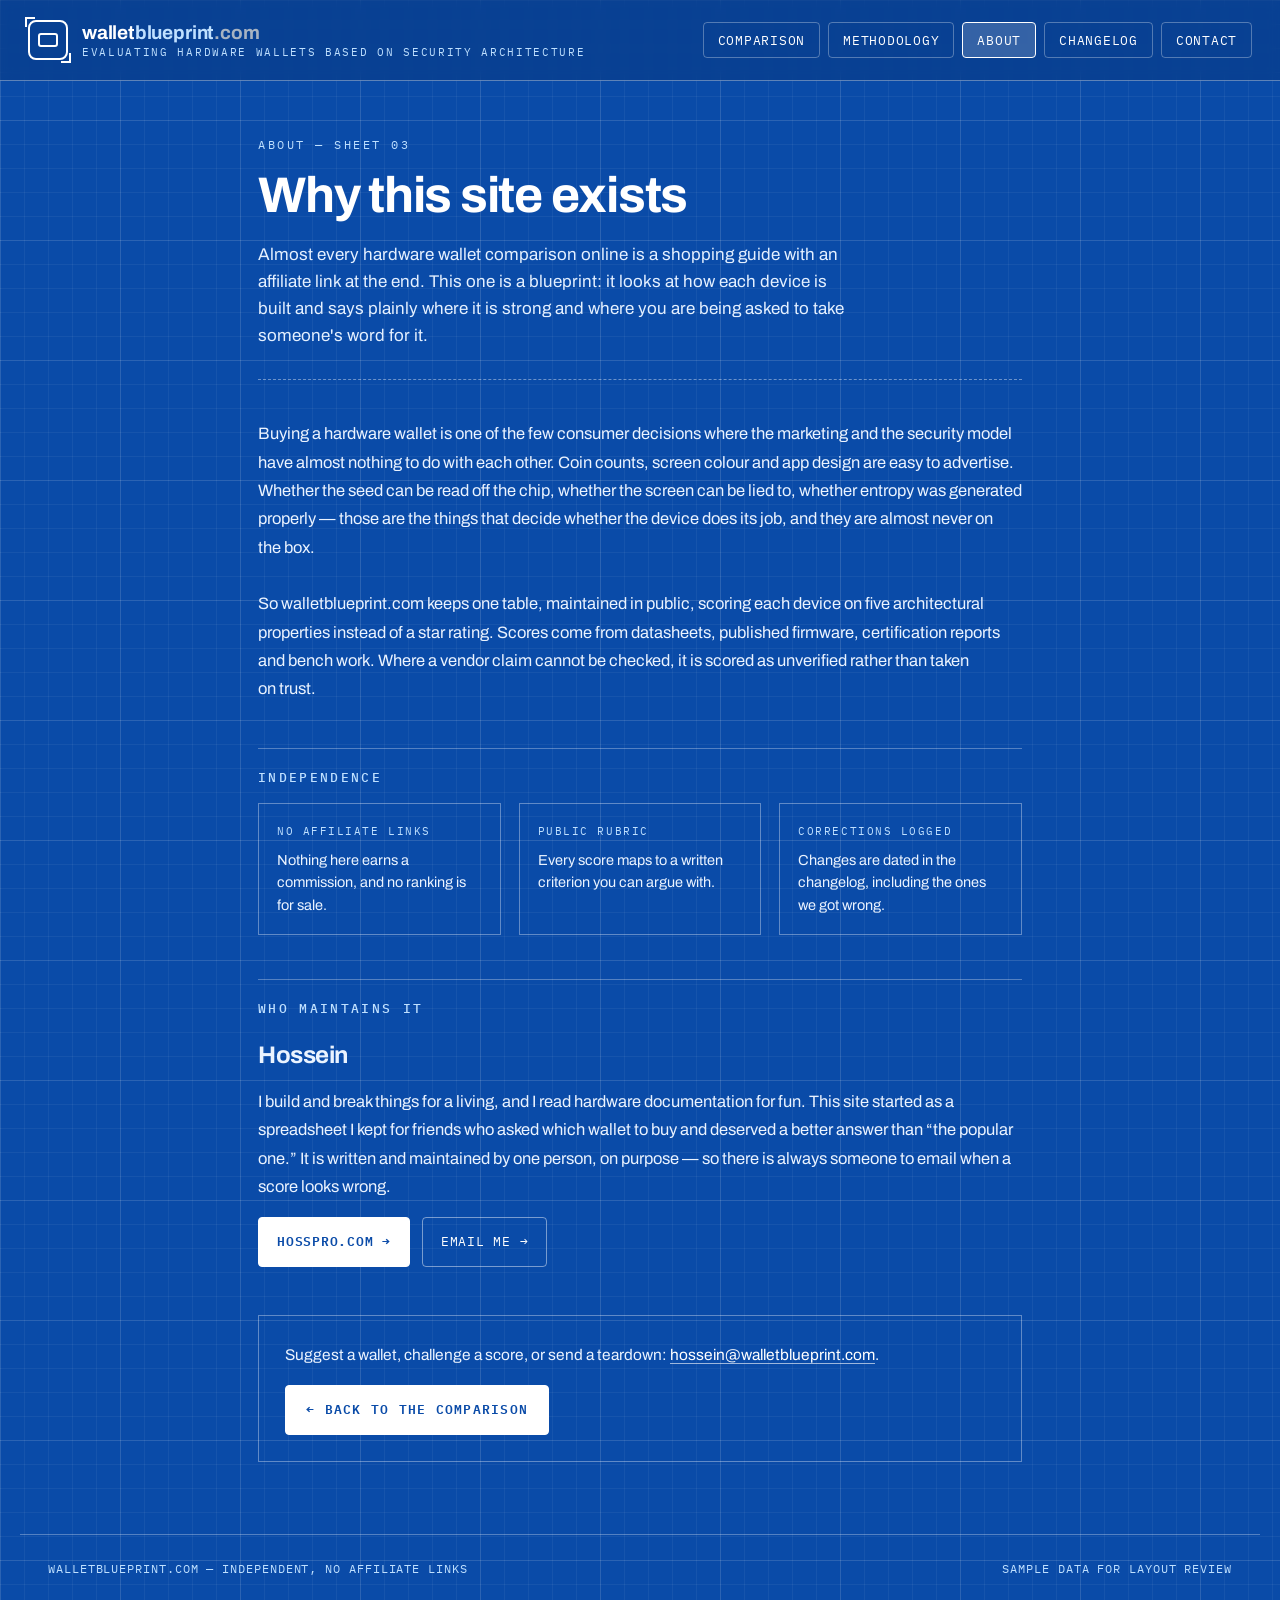
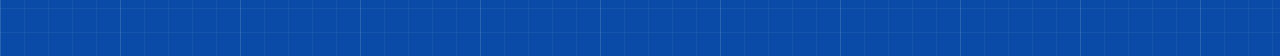
==== about.html @ 516e8640 "use hamburger menu for mobile" ====
<!DOCTYPE html>
<html lang="en">
<head>
<meta charset="utf-8">
<meta name="viewport" content="width=device-width, initial-scale=1">
<title>About — walletblueprint.com</title>
<meta name="description" content="Why walletblueprint.com exists: an independent, affiliate-free comparison of hardware wallets scored on security architecture.">
<link rel="preconnect" href="https://fonts.googleapis.com">
<link rel="preconnect" href="https://fonts.gstatic.com" crossorigin>
<link href="https://fonts.googleapis.com/css2?family=Archivo:wght@500;600;700&family=IBM+Plex+Mono:wght@400;500;600&display=swap" rel="stylesheet">
<link rel="stylesheet" href="styles.css">
</head>
<body>

<header class="site-header">
  <a class="brand" href="index.html">
    <div class="brand-mark"><i></i></div>
    <div class="brand-text">
      <span class="brand-name">wallet<span class="b">blueprint</span><span class="tld">.com</span></span>
      <span class="brand-tag">Evaluating hardware wallets based on security architecture</span>
    </div>
  </a>
  <button class="nav-toggle" type="button" id="nav-toggle"
          aria-expanded="false" aria-controls="site-nav" aria-label="Menu">
    <span class="nav-toggle-bars" aria-hidden="true"><i></i><i></i><i></i></span>
  </button>
  <nav class="site-nav" id="site-nav">
    <a class="btn-nav" href="index.html">COMPARISON</a>
    <a class="btn-nav" href="methodology.html">METHODOLOGY</a>
    <a class="btn-nav is-active" href="about.html" aria-current="page">ABOUT</a>
    <a class="btn-ghost" href="index.html#changelog">CHANGELOG</a>
    <a class="btn-ghost" href="mailto:hossein@walletblueprint.com?subject=walletblueprint.com">CONTACT</a>
  </nav>
</header>

<main class="wrap-narrow">

  <div class="doc-head">
    <div class="eyebrow">ABOUT — SHEET 03</div>
    <h1>Why this site exists</h1>
    <p>Almost every hardware wallet comparison online is a shopping guide with an affiliate link at the end. This one is a blueprint: it looks at how each device is built and says plainly where it is strong and where you are being asked to take someone's word for it.</p>
  </div>

  <article class="doc">
    <p>Buying a hardware wallet is one of the few consumer decisions where the marketing and the security model have almost nothing to do with each other. Coin counts, screen colour and app design are easy to advertise. Whether the seed can be read off the chip, whether the screen can be lied to, whether entropy was generated properly — those are the things that decide whether the device does its job, and they are almost never on the box.</p>
    <p>So walletblueprint.com keeps one table, maintained in public, scoring each device on five architectural properties instead of a star rating. Scores come from datasheets, published firmware, certification reports and bench work. Where a vendor claim cannot be checked, it is scored as unverified rather than taken on trust.</p>

    <h2>INDEPENDENCE</h2>
    <div class="pillars">
      <div class="pillar">
        <div class="kicker">NO AFFILIATE LINKS</div>
        <div class="body">Nothing here earns a commission, and no ranking is for sale.</div>
      </div>
      <div class="pillar">
        <div class="kicker">PUBLIC RUBRIC</div>
        <div class="body">Every score maps to a written criterion you can argue with.</div>
      </div>
      <div class="pillar">
        <div class="kicker">CORRECTIONS LOGGED</div>
        <div class="body">Changes are dated in the changelog, including the ones we got wrong.</div>
      </div>
    </div>

    <h2>WHO MAINTAINS IT</h2>
    <h3>Hossein</h3>
    <p>I build and break things for a living, and I read hardware documentation for fun. This site started as a spreadsheet I kept for friends who asked which wallet to buy and deserved a better answer than &ldquo;the popular one.&rdquo; It is written and maintained by one person, on purpose — so there is always someone to email when a score looks wrong.</p>
    <div class="author-links">
      <a class="btn-primary" href="https://www.hosspro.com/" target="_blank" rel="noopener">HOSSPRO.COM →</a>
      <a class="btn-ghost" href="mailto:hossein@walletblueprint.com?subject=Hello%20from%20walletblueprint.com">EMAIL ME →</a>
    </div>

    <div class="doc-footer">
      <p>Suggest a wallet, challenge a score, or send a teardown: <a class="inline-link" href="mailto:hossein@walletblueprint.com?subject=walletblueprint.com">hossein@walletblueprint.com</a>.</p>
      <a class="btn-primary" href="index.html">← BACK TO THE COMPARISON</a>
    </div>
  </article>

</main>

<footer class="site-footer">
  <span>WALLETBLUEPRINT.COM — INDEPENDENT, NO AFFILIATE LINKS</span>
  <span>SAMPLE DATA FOR LAYOUT REVIEW</span>
</footer>

<script src="nav.js"></script>
</body>
</html>
---- styles.css ----
/* walletblueprint.com — shared styles */

:root {
  --blue: #0a4ba8;
  --header-bg: rgba(8, 58, 130, 0.55);
  --panel: rgba(7, 52, 120, 0.45);
  --panel-dark: rgba(6, 44, 102, 0.5);
  --panel-darker: rgba(6, 44, 102, 0.6);
  --ice: #bfe0ff;
  --text: #ffffff;
  --body: #e4f0ff;
  --body-alt: #eaf3ff;
  --line-18: rgba(255, 255, 255, 0.18);
  --line-25: rgba(255, 255, 255, 0.25);
  --line-30: rgba(255, 255, 255, 0.3);
  --line-35: rgba(255, 255, 255, 0.35);
  --line-40: rgba(255, 255, 255, 0.4);
  --line-45: rgba(255, 255, 255, 0.45);
  --hover: rgba(255, 255, 255, 0.16);
  --header-pad-x: 28px;
  --header-pad-y: 20px;
  --mono: 'IBM Plex Mono', ui-monospace, SFMono-Regular, Menlo, monospace;
  --sans: Archivo, Helvetica, Arial, sans-serif;
}

* { box-sizing: border-box; }

[hidden] { display: none !important; }

html, body { margin: 0; padding: 0; background: var(--blue); }

body {
  min-height: 100vh;
  background-color: var(--blue);
  background-image:
    linear-gradient(rgba(255, 255, 255, 0.09) 1px, transparent 1px),
    linear-gradient(90deg, rgba(255, 255, 255, 0.09) 1px, transparent 1px),
    linear-gradient(rgba(255, 255, 255, 0.05) 1px, transparent 1px),
    linear-gradient(90deg, rgba(255, 255, 255, 0.05) 1px, transparent 1px);
  background-size: 120px 120px, 120px 120px, 24px 24px, 24px 24px;
  font-family: var(--sans);
  color: var(--text);
  padding-bottom: 80px;
}

a { color: var(--text); text-decoration: none; }
a:hover { color: var(--ice); }
::selection { background: var(--text); color: var(--blue); }

.mono { font-family: var(--mono); }
.inline-link { border-bottom: 1px solid rgba(255, 255, 255, 0.6); }

/* ---------- header ---------- */

.site-header {
  display: flex;
  flex-wrap: wrap;
  gap: 20px;
  align-items: center;
  justify-content: space-between;
  padding: var(--header-pad-y) var(--header-pad-x);
  border-bottom: 1px solid var(--line-35);
  background: var(--header-bg);
  position: sticky;
  top: 0;
  z-index: 10;
  backdrop-filter: blur(6px);
}

.brand { display: flex; align-items: center; gap: 14px; }
.brand:hover { color: var(--text); }

.brand-mark {
  width: 40px;
  height: 40px;
  flex: 0 0 auto;
  border: 2px solid var(--text);
  border-radius: 8px;
  display: grid;
  place-items: center;
  position: relative;
}
.brand-mark i {
  width: 20px;
  height: 14px;
  border: 2px solid var(--text);
  border-radius: 3px;
}
.brand-mark::before,
.brand-mark::after {
  content: '';
  position: absolute;
  width: 8px;
  height: 8px;
}
.brand-mark::before {
  top: -5px;
  left: -5px;
  border-top: 2px solid var(--text);
  border-left: 2px solid var(--text);
}
.brand-mark::after {
  bottom: -5px;
  right: -5px;
  border-bottom: 2px solid var(--text);
  border-right: 2px solid var(--text);
}

.brand-text { display: flex; flex-direction: column; gap: 2px; }
.brand-name {
  font-family: var(--sans);
  font-weight: 700;
  font-size: 19px;
  letter-spacing: -0.01em;
}
.brand-name .b { color: var(--ice); }
.brand-name .tld { color: #a7b3c2; }
.brand-tag {
  font-family: var(--mono);
  font-size: 10.5px;
  letter-spacing: 0.16em;
  text-transform: uppercase;
  color: var(--ice);
}

.site-nav {
  display: flex;
  flex-wrap: wrap;
  align-items: center;
  gap: 8px;
  font-family: var(--mono);
  font-size: 12.5px;
  letter-spacing: 0.06em;
}

/* ---------- hamburger ---------- */

.nav-toggle {
  display: none;
  align-items: center;
  justify-content: center;
  width: 42px;
  height: 42px;
  flex: 0 0 auto;
  padding: 0;
  background: transparent;
  border: 1px solid var(--line-30);
  border-radius: 4px;
  cursor: pointer;
}
.nav-toggle:hover { background: var(--hover); }
.nav-toggle:focus-visible { outline: 2px solid var(--text); outline-offset: 2px; }

.nav-toggle-bars {
  display: block;
  position: relative;
  width: 18px;
  height: 12px;
}
.nav-toggle-bars i {
  position: absolute;
  left: 0;
  right: 0;
  height: 1.5px;
  background: var(--text);
  transition: top 0.18s ease, transform 0.18s ease, opacity 0.12s ease;
}
.nav-toggle-bars i:nth-child(1) { top: 0; }
.nav-toggle-bars i:nth-child(2) { top: 5.25px; }
.nav-toggle-bars i:nth-child(3) { top: 10.5px; }

.nav-toggle.is-open .nav-toggle-bars i:nth-child(1) { top: 5.25px; transform: rotate(45deg); }
.nav-toggle.is-open .nav-toggle-bars i:nth-child(2) { opacity: 0; }
.nav-toggle.is-open .nav-toggle-bars i:nth-child(3) { top: 5.25px; transform: rotate(-45deg); }

/* ---------- buttons ---------- */

.btn-nav,
.btn-sort,
.btn-primary,
.btn-ghost,
.btn-clear {
  font-family: var(--mono);
  cursor: pointer;
  display: inline-block;
  text-decoration: none;
  transition: background 0.12s ease, color 0.12s ease, border-color 0.12s ease;
}

.btn-nav {
  padding: 9px 14px;
  border: 1px solid var(--line-30);
  border-radius: 4px;
  background: transparent;
  color: var(--text);
  font-size: 12.5px;
  letter-spacing: 0.06em;
}
.btn-nav:hover { background: var(--hover); color: var(--text); }
.btn-nav.is-active {
  border-color: var(--text);
  background: rgba(255, 255, 255, 0.18);
}

.btn-ghost {
  padding: 9px 14px;
  border: 1px solid var(--line-30);
  border-radius: 4px;
  background: transparent;
  color: var(--text);
  font-size: 12.5px;
  letter-spacing: 0.06em;
}
.btn-ghost:hover { background: var(--hover); color: var(--text); }

.btn-sort {
  padding: 9px 13px;
  border: 1px solid var(--line-30);
  border-radius: 4px;
  background: transparent;
  color: var(--text);
  font-size: 12px;
  letter-spacing: 0.08em;
}
.btn-sort:hover { background: var(--hover); }
.btn-sort.is-active {
  border-color: var(--text);
  background: var(--text);
  color: var(--blue);
  font-weight: 600;
}
.btn-sort.is-active:hover { background: var(--ice); color: var(--blue); }

.btn-primary {
  font-size: 12.5px;
  letter-spacing: 0.1em;
  padding: 13px 20px;
  background: var(--text);
  color: var(--blue);
  border: 1px solid var(--text);
  border-radius: 4px;
  font-weight: 600;
}
.btn-primary:hover { background: var(--ice); border-color: var(--ice); color: var(--blue); }

.btn-clear {
  flex: 0 0 auto;
  background: transparent;
  border: 1px solid var(--line-35);
  border-radius: 3px;
  color: var(--ice);
  font-size: 11px;
  letter-spacing: 0.1em;
  padding: 6px 9px;
}
.btn-clear:hover { background: var(--hover); color: var(--text); }

:is(.btn-nav, .btn-sort, .btn-primary, .btn-ghost, .btn-clear):focus-visible {
  outline: 2px solid var(--text);
  outline-offset: 2px;
}

/* ---------- layout ---------- */

.wrap { max-width: 1240px; margin: 0 auto; padding: 0 28px; }
.wrap-narrow { max-width: 820px; margin: 0 auto; padding: 0 28px; }

.eyebrow {
  font-family: var(--mono);
  font-size: 11.5px;
  letter-spacing: 0.22em;
  color: var(--ice);
  margin-bottom: 18px;
}

/* ---------- hero (comparison) ---------- */

.hero {
  padding: 56px 0 36px;
  border-bottom: 1px dashed var(--line-40);
  display: grid;
  grid-template-columns: minmax(0, 1.6fr) minmax(0, 1fr);
  gap: 40px;
  align-items: end;
}
.hero h1 {
  font-size: clamp(34px, 5.4vw, 60px);
  line-height: 1.02;
  margin: 0 0 18px;
  font-weight: 700;
  letter-spacing: -0.025em;
  text-wrap: balance;
}
.hero p {
  margin: 0;
  max-width: 56ch;
  font-size: 16.5px;
  line-height: 1.6;
  color: var(--body);
  text-wrap: pretty;
}
.hero img {
  display: block;
  width: 100%;
  max-width: 420px;
  height: auto;
  margin-left: auto;
}

/* ---------- controls ---------- */

.controls {
  display: flex;
  flex-wrap: wrap;
  gap: 16px;
  align-items: center;
  justify-content: space-between;
  padding: 24px 0 18px;
}
.sort-group {
  display: flex;
  flex-wrap: wrap;
  gap: 8px;
  font-family: var(--mono);
  font-size: 12px;
}
.sort-label { padding: 9px 0; color: var(--ice); letter-spacing: 0.14em; }
.controls-hint {
  font-family: var(--mono);
  font-size: 11.5px;
  color: var(--ice);
  letter-spacing: 0.1em;
}

.search-row {
  display: flex;
  flex-wrap: wrap;
  gap: 14px;
  align-items: center;
  margin-bottom: 14px;
}
.search-field {
  position: relative;
  flex: 1 1 320px;
  min-width: 0;
  display: flex;
  align-items: center;
  border: 1px solid var(--line-40);
  background: var(--panel-dark);
  padding: 0 14px;
}
.search-field:focus-within { border-color: var(--text); }
.search-field .label {
  font-family: var(--mono);
  font-size: 12px;
  letter-spacing: 0.14em;
  color: var(--ice);
  flex: 0 0 auto;
}
.search-field input {
  flex: 1 1 auto;
  min-width: 0;
  background: transparent;
  border: none;
  outline: none;
  color: var(--text);
  font-family: var(--mono);
  font-size: 14px;
  padding: 14px 10px;
  letter-spacing: 0.02em;
}
.search-field input::placeholder { color: rgba(191, 224, 255, 0.7); }
.result-count {
  font-family: var(--mono);
  font-size: 11.5px;
  color: var(--ice);
  letter-spacing: 0.12em;
  flex: 0 0 auto;
}

.no-results {
  border: 1px dashed var(--line-40);
  padding: 40px 24px;
  text-align: center;
  font-family: var(--mono);
  color: var(--ice);
  margin-bottom: 14px;
}
.no-results .headline {
  font-size: 13px;
  letter-spacing: 0.14em;
  margin-bottom: 10px;
}
.no-results .sub {
  font-size: 14px;
  color: var(--body-alt);
  font-family: var(--sans);
  letter-spacing: 0;
}

/* ---------- table ---------- */

.sheet {
  overflow-x: auto;
  border: 1px solid var(--line-40);
  background: var(--panel);
}
.sheet-inner { min-width: 1160px; }

.grid-row {
  display: grid;
  grid-template-columns: minmax(0, 1.8fr) repeat(5, minmax(0, 1fr)) 108px;
}

.sheet-head {
  font-family: var(--mono);
  font-size: 11px;
  letter-spacing: 0.14em;
  color: var(--ice);
  border-bottom: 1px solid var(--line-40);
  background: var(--panel-darker);
}
.sheet-head > div { padding: 14px 16px; border-left: 1px dashed var(--line-25); }
.sheet-head > div:first-child { padding: 14px 20px; border-left: none; }
.sheet-head > div:last-child { text-align: right; }

.row { border-bottom: 1px solid var(--line-18); }
.row-main {
  align-items: center;
  cursor: pointer;
  width: 100%;
  text-align: left;
  background: transparent;
  border: none;
  color: inherit;
  font: inherit;
  padding: 0;
}
.row-main:hover { background: rgba(255, 255, 255, 0.07); }
.row-main:focus-visible { outline: 2px solid var(--text); outline-offset: -2px; }

.cell-device {
  padding: 16px 20px;
  display: flex;
  gap: 16px;
  align-items: center;
  min-width: 0;
}
.device-photo {
  width: 74px;
  height: 52px;
  flex: 0 0 auto;
  border: 1px solid var(--line-45);
  background-image: repeating-linear-gradient(135deg, rgba(255, 255, 255, 0.14) 0 3px, transparent 3px 8px);
  display: grid;
  place-items: center;
  font-family: var(--mono);
  font-size: 7.5px;
  letter-spacing: 0.1em;
  color: #cfe6ff;
  text-align: center;
  line-height: 1.3;
}
.device-name {
  font-weight: 600;
  font-size: 16.5px;
  letter-spacing: -0.01em;
}
.device-meta {
  font-family: var(--mono);
  font-size: 11px;
  color: var(--ice);
  margin-top: 4px;
}

.cell-score { padding: 16px; border-left: 1px dashed var(--line-25); }
.cell-score .value {
  font-family: var(--mono);
  font-size: 20px;
  font-weight: 500;
  margin-bottom: 8px;
}
.bar { height: 8px; border: 1px solid var(--line-45); }
.bar > span { display: block; height: 100%; background: var(--text); }
.cell-score .note {
  font-family: var(--mono);
  font-size: 10px;
  color: var(--ice);
  margin-top: 7px;
  letter-spacing: 0.06em;
}

.cell-total {
  padding: 16px;
  border-left: 1px dashed var(--line-25);
  text-align: right;
}
.cell-total .value {
  font-family: var(--mono);
  font-size: 27px;
  font-weight: 600;
  letter-spacing: -0.02em;
}
.cell-total .tier {
  font-family: var(--mono);
  font-size: 10px;
  color: var(--ice);
  letter-spacing: 0.1em;
}

.teardown {
  padding: 4px 20px 26px;
  display: grid;
  grid-template-columns: minmax(0, 1fr) minmax(0, 1fr);
  gap: 28px;
  border-top: 1px dashed var(--line-30);
  background: var(--panel-dark);
}
.teardown > div { padding-top: 20px; }
.teardown .kicker {
  font-family: var(--mono);
  font-size: 10.5px;
  letter-spacing: 0.18em;
  color: var(--ice);
  margin-bottom: 10px;
}
.teardown p {
  margin: 0;
  font-size: 14.5px;
  line-height: 1.65;
  color: var(--body-alt);
  text-wrap: pretty;
}

/* ---------- lower sections ---------- */

.changelog-section {
  margin-top: 56px;
  display: grid;
  grid-template-columns: minmax(0, 1fr) minmax(0, 1.1fr);
  gap: 40px;
  align-items: start;
}
.card { border: 1px solid var(--line-35); padding: 24px; }
.card .kicker {
  font-family: var(--mono);
  font-size: 10.5px;
  letter-spacing: 0.18em;
  color: var(--ice);
  margin-bottom: 14px;
}
.changelog-list {
  font-family: var(--mono);
  font-size: 13px;
  line-height: 2.1;
  color: var(--body-alt);
}
.changelog-section h2 {
  margin: 0 0 12px;
  font-size: 26px;
  font-weight: 700;
  letter-spacing: -0.02em;
}
.changelog-section p {
  margin: 0 0 18px;
  font-size: 15.5px;
  line-height: 1.65;
  color: var(--body);
  max-width: 52ch;
  text-wrap: pretty;
}

.scale-section {
  margin-top: 40px;
  border: 1px solid var(--line-35);
  padding: 22px 24px;
  display: grid;
  grid-template-columns: repeat(auto-fit, minmax(170px, 1fr));
  gap: 20px;
  font-family: var(--mono);
  font-size: 12.5px;
  color: var(--body);
}
.scale-section .lead { letter-spacing: 0.16em; color: var(--ice); }
.scale-section .lead span { color: var(--text); font-size: 20px; letter-spacing: 0; }
.scale-section .k { color: var(--ice); }

.contact-section {
  margin-top: 40px;
  border: 1px solid var(--line-40);
  background: var(--panel);
  padding: 34px;
  display: grid;
  grid-template-columns: minmax(0, 1.3fr) minmax(0, 1fr);
  gap: 40px;
  align-items: center;
}
.contact-section .kicker {
  font-family: var(--mono);
  font-size: 10.5px;
  letter-spacing: 0.18em;
  color: var(--ice);
  margin-bottom: 14px;
}
.contact-section h2 {
  margin: 0 0 12px;
  font-size: 28px;
  font-weight: 700;
  letter-spacing: -0.02em;
  text-wrap: balance;
}
.contact-section p {
  margin: 0;
  font-size: 15.5px;
  line-height: 1.65;
  color: var(--body);
  max-width: 54ch;
  text-wrap: pretty;
}
.contact-actions {
  display: flex;
  flex-direction: column;
  gap: 14px;
  align-items: flex-start;
}
.contact-actions .btn-primary,
.contact-actions .btn-ghost {
  width: 100%;
  font-size: 13px;
  letter-spacing: 0.06em;
  padding: 15px 22px;
  text-align: left;
}
.contact-actions .btn-ghost { border-color: var(--line-45); }
.contact-email {
  font-family: var(--mono);
  font-size: 12.5px;
  color: var(--ice);
  padding-top: 4px;
}

/* ---------- document pages ---------- */

.doc-head {
  padding: 56px 0 30px;
  border-bottom: 1px dashed var(--line-40);
}
.doc-head h1 {
  font-size: clamp(32px, 4.6vw, 50px);
  line-height: 1.05;
  margin: 0 0 18px;
  font-weight: 700;
  letter-spacing: -0.025em;
  text-wrap: balance;
}
.doc-head p {
  margin: 0;
  font-size: 17px;
  line-height: 1.6;
  color: var(--body);
  max-width: 60ch;
  text-wrap: pretty;
}

.doc {
  padding: 40px 0 0;
  font-size: 16.5px;
  line-height: 1.72;
  color: var(--body-alt);
}
.doc p { margin: 0 0 16px; text-wrap: pretty; }
.doc > p:first-child { margin-bottom: 28px; }
.doc h2 {
  font-size: 13px;
  font-family: var(--mono);
  letter-spacing: 0.18em;
  color: var(--ice);
  margin: 44px 0 14px;
  padding-top: 18px;
  border-top: 1px solid var(--line-30);
  font-weight: 500;
}
.doc h3 {
  font-size: 24px;
  font-weight: 700;
  margin: 0 0 12px;
  letter-spacing: -0.02em;
}
.pull {
  border-left: 2px solid var(--text);
  padding: 4px 0 4px 18px;
  margin: 0 0 16px;
  font-family: var(--mono);
  font-size: 13.5px;
  line-height: 1.8;
}

.rubric {
  display: grid;
  gap: 1px;
  background: var(--line-30);
  border: 1px solid var(--line-30);
  font-family: var(--mono);
  font-size: 13.5px;
}
.rubric-row { display: grid; grid-template-columns: 96px minmax(0, 1fr); gap: 1px; }
.rubric-row > div { background: var(--blue); padding: 12px 14px; }
.rubric-row > div:first-child { color: var(--ice); }

.doc-note {
  margin: 22px 0 0;
  font-family: var(--mono);
  font-size: 12.5px;
  line-height: 1.9;
  color: var(--ice);
}

.doc-footer {
  margin: 48px 0 0;
  padding: 26px;
  border: 1px solid var(--line-35);
}
.doc-footer p {
  margin: 0 0 18px;
  font-size: 15.5px;
  line-height: 1.65;
  text-wrap: pretty;
}

.pillars {
  display: grid;
  grid-template-columns: repeat(auto-fit, minmax(210px, 1fr));
  gap: 18px;
  margin: 0 0 8px;
}
.pillar { border: 1px solid var(--line-35); padding: 18px; }
.pillar .kicker {
  font-family: var(--mono);
  font-size: 11px;
  letter-spacing: 0.14em;
  color: var(--ice);
  margin-bottom: 8px;
}
.pillar .body { font-size: 14.5px; line-height: 1.55; }

.author-links { display: flex; flex-wrap: wrap; gap: 12px; }
.author-links .btn-primary,
.author-links .btn-ghost {
  font-size: 12.5px;
  letter-spacing: 0.06em;
  padding: 13px 18px;
}
.author-links .btn-ghost { border-color: var(--line-45); }

/* ---------- footer ---------- */

.site-footer {
  max-width: 1240px;
  margin: 72px auto 0;
  padding: 26px 28px 0;
  border-top: 1px solid var(--line-30);
  display: flex;
  flex-wrap: wrap;
  gap: 16px;
  justify-content: space-between;
  font-family: var(--mono);
  font-size: 11.5px;
  letter-spacing: 0.08em;
  color: var(--ice);
}

/* ---------- responsive ---------- */

@media (max-width: 860px) {
  .nav-toggle { display: inline-flex; }

  /* Brand yields space so the toggle stays on the first row. */
  .site-header { gap: 14px; }
  .brand { flex: 1 1 0; min-width: 0; }
  .brand-text { min-width: 0; }

  .site-nav {
    display: none;
    order: 3;
    /* Span the header's full width, padding included, so the panel bleeds edge to edge. */
    flex-basis: calc(100% + var(--header-pad-x) * 2);
    flex-direction: column;
    align-items: stretch;
    gap: 0;
    margin: 0 calc(-1 * var(--header-pad-x)) calc(-1 * var(--header-pad-y));
    border-top: 1px dashed var(--line-35);
  }
  .site-nav.is-open { display: flex; }

  .site-nav > a {
    border: none;
    border-bottom: 1px dashed var(--line-25);
    border-radius: 0;
    padding: 15px var(--header-pad-x);
    text-align: left;
  }
  .site-nav > a:last-child { border-bottom: none; }
  .site-nav > a:hover { background: var(--hover); }

  /* Current page: an accent rule rather than a boxed outline. */
  .site-nav > a.is-active {
    background: rgba(255, 255, 255, 0.1);
    box-shadow: inset 3px 0 0 var(--text);
  }
}

@media (max-width: 900px) {
  .hero,
  .changelog-section,
  .contact-section,
  .teardown {
    grid-template-columns: minmax(0, 1fr);
  }
  .hero { align-items: start; gap: 28px; }
  .hero img { margin-left: 0; }
  .teardown { gap: 4px; }
  .contact-section { padding: 26px; }
}

@media (max-width: 640px) {
  :root { --header-pad-x: 18px; --header-pad-y: 16px; }
  .wrap, .wrap-narrow { padding: 0 18px; }
  .site-footer { padding: 26px 18px 0; }
  .brand-tag { font-size: 9.5px; letter-spacing: 0.12em; }
}

@media (prefers-reduced-motion: reduce) {
  * { transition: none !important; }
}
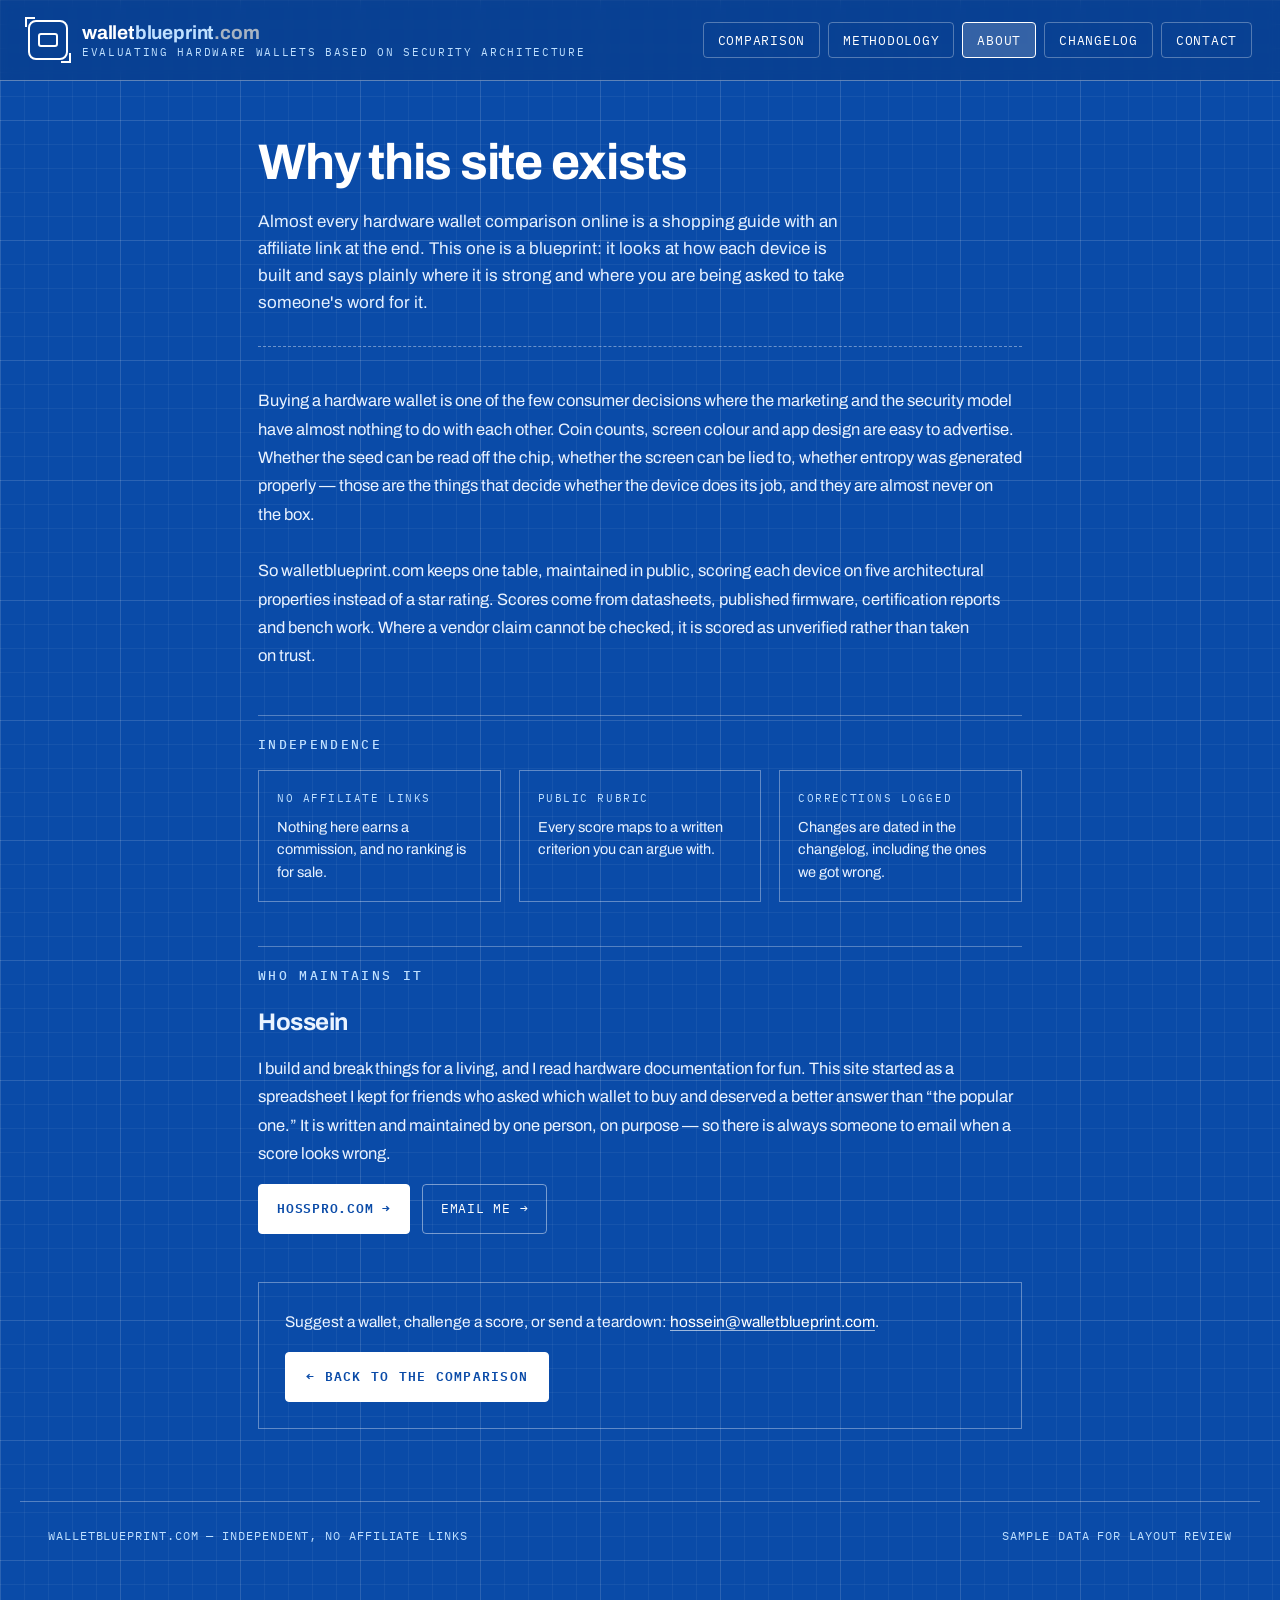
==== commit 0fb37411: "remove redundant version information from about and methodology pages" ====
--- a/about.html
+++ b/about.html
@@ -36,7 +36,6 @@
 <main class="wrap-narrow">
 
   <div class="doc-head">
-    <div class="eyebrow">ABOUT — SHEET 03</div>
     <h1>Why this site exists</h1>
     <p>Almost every hardware wallet comparison online is a shopping guide with an affiliate link at the end. This one is a blueprint: it looks at how each device is built and says plainly where it is strong and where you are being asked to take someone's word for it.</p>
   </div>
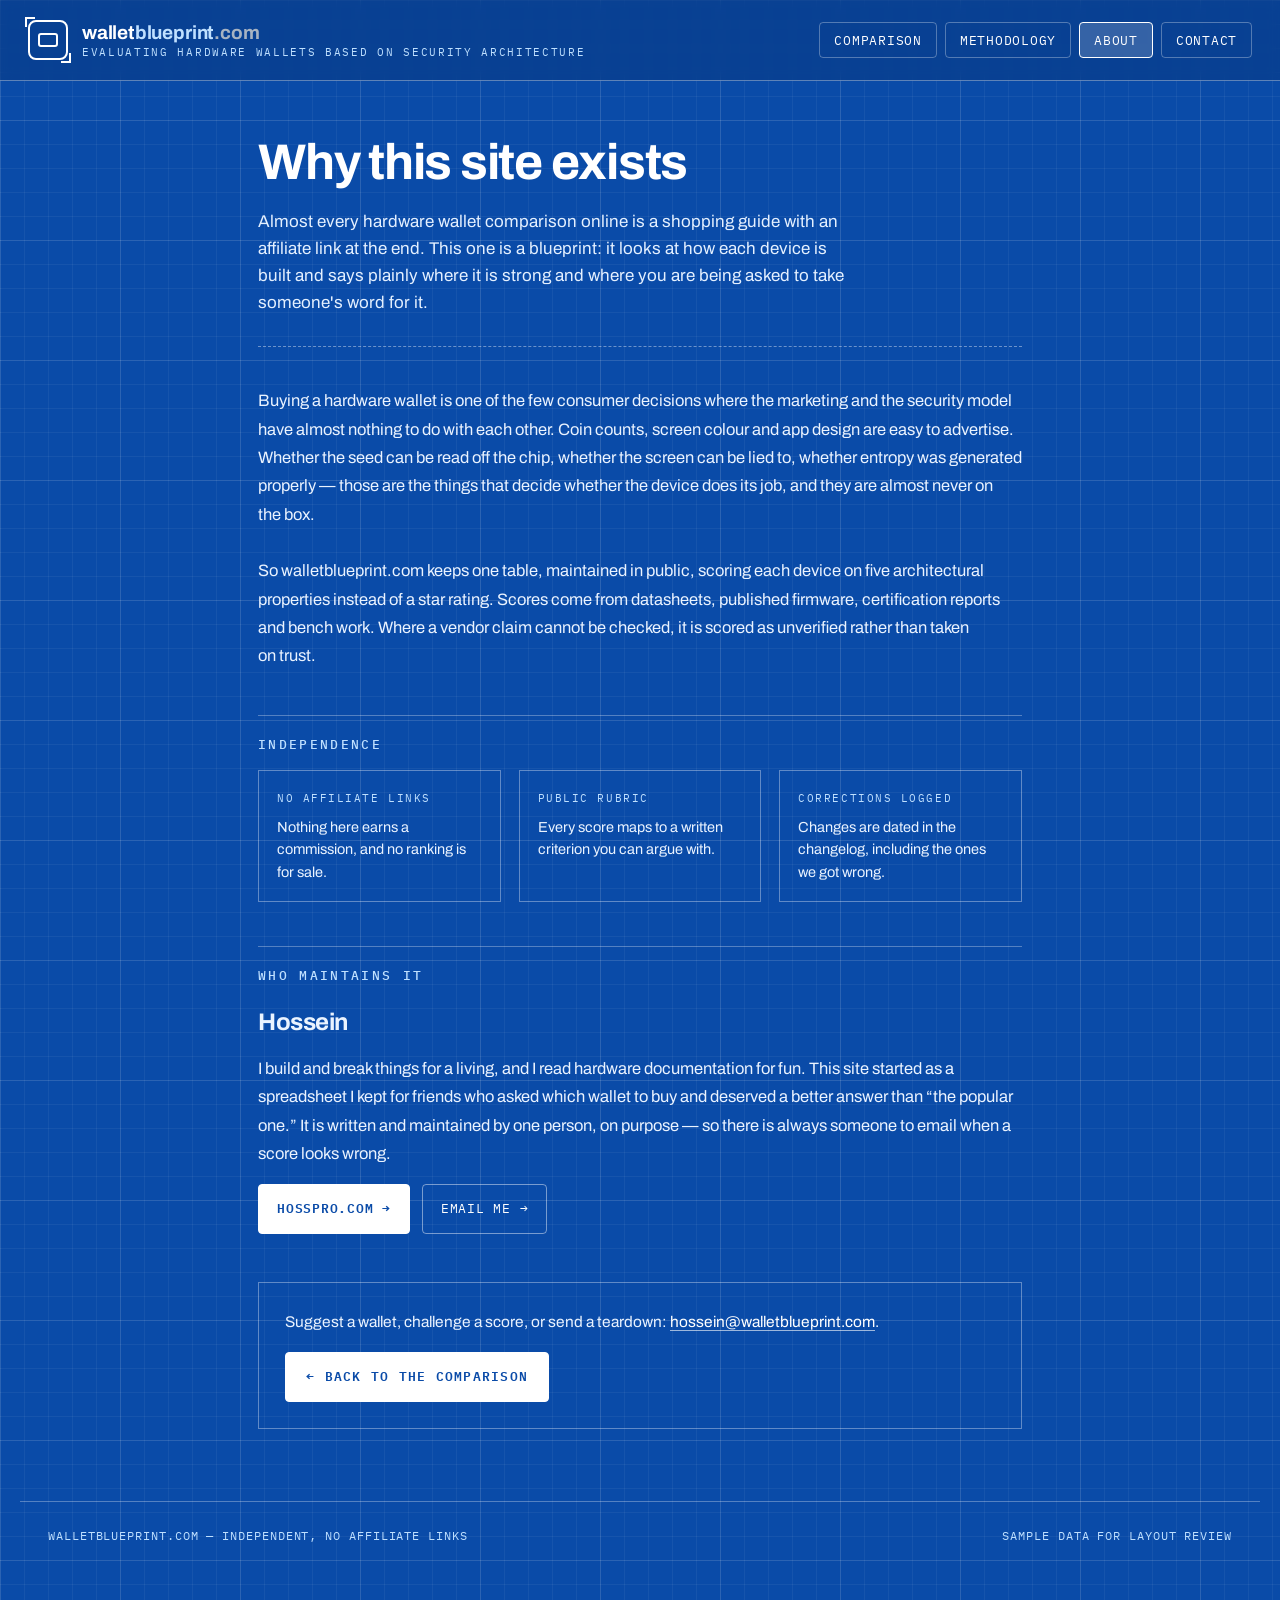
==== commit d13db1b1: "remove changelog" ====
--- a/about.html
+++ b/about.html
@@ -28,7 +28,6 @@
     <a class="btn-nav" href="index.html">COMPARISON</a>
     <a class="btn-nav" href="methodology.html">METHODOLOGY</a>
     <a class="btn-nav is-active" href="about.html" aria-current="page">ABOUT</a>
-    <a class="btn-ghost" href="index.html#changelog">CHANGELOG</a>
     <a class="btn-ghost" href="mailto:hossein@walletblueprint.com?subject=walletblueprint.com">CONTACT</a>
   </nav>
 </header>
--- a/styles.css
+++ b/styles.css
@@ -473,6 +473,8 @@
   margin-top: 4px;
 }
 
+.cell-label { display: none; }
+
 .cell-score { padding: 16px; border-left: 1px dashed var(--line-25); }
 .cell-score .value {
   font-family: var(--mono);
@@ -534,7 +536,7 @@
 
 /* ---------- lower sections ---------- */
 
-.changelog-section {
+.summary-section {
   margin-top: 56px;
   display: grid;
   grid-template-columns: minmax(0, 1fr) minmax(0, 1.1fr);
@@ -549,19 +551,24 @@
   color: var(--ice);
   margin-bottom: 14px;
 }
-.changelog-list {
+.scale-list {
   font-family: var(--mono);
   font-size: 13px;
   line-height: 2.1;
   color: var(--body-alt);
 }
-.changelog-section h2 {
+.scale-list .k {
+  display: inline-block;
+  min-width: 64px;
+  color: var(--ice);
+}
+.summary-section h2 {
   margin: 0 0 12px;
   font-size: 26px;
   font-weight: 700;
   letter-spacing: -0.02em;
 }
-.changelog-section p {
+.summary-section p {
   margin: 0 0 18px;
   font-size: 15.5px;
   line-height: 1.65;
@@ -569,21 +576,6 @@
   max-width: 52ch;
   text-wrap: pretty;
 }
-
-.scale-section {
-  margin-top: 40px;
-  border: 1px solid var(--line-35);
-  padding: 22px 24px;
-  display: grid;
-  grid-template-columns: repeat(auto-fit, minmax(170px, 1fr));
-  gap: 20px;
-  font-family: var(--mono);
-  font-size: 12.5px;
-  color: var(--body);
-}
-.scale-section .lead { letter-spacing: 0.16em; color: var(--ice); }
-.scale-section .lead span { color: var(--text); font-size: 20px; letter-spacing: 0; }
-.scale-section .k { color: var(--ice); }
 
 .contact-section {
   margin-top: 40px;
@@ -751,6 +743,148 @@
   padding: 13px 18px;
 }
 .author-links .btn-ghost { border-color: var(--line-45); }
+
+/* ---------- diagrams ---------- */
+
+.diagram { margin: 30px 0 34px; }
+
+.diagram-frame {
+  /* Scroll container only — the diagram sits directly on the page. */
+  overflow-x: auto;
+  font-size: 0;
+}
+.diagram img {
+  display: block;
+  width: 100%;
+  height: auto;
+}
+
+/* Below the swap point the portrait variant is used; cap it at its natural
+   size so it never scales up past the point of looking clumsy. */
+@media (max-width: 700px) {
+  .diagram img {
+    max-width: 380px;
+    margin: 0 auto;
+  }
+}
+
+
+.diagram figcaption {
+  font-family: var(--mono);
+  font-size: 11.5px;
+  line-height: 1.75;
+  letter-spacing: 0.05em;
+  color: var(--ice);
+  margin-top: 12px;
+  text-wrap: pretty;
+}
+
+/* ---------- comparison table as cards ---------- */
+
+@media (max-width: 900px) {
+  /* The sheet frame dissolves; each device becomes its own card. */
+  .sheet {
+    overflow-x: visible;
+    border: none;
+    background: transparent;
+  }
+  .sheet-inner { min-width: 0; }
+  .sheet-head { display: none; }
+
+  #rows { display: flex; flex-direction: column; gap: 14px; }
+
+  .row {
+    border: 1px solid var(--line-40);
+    background: var(--panel);
+    border-bottom: 1px solid var(--line-40);
+  }
+
+  /* Device and composite share the top line; scores stack beneath. */
+  .row-main {
+    display: grid;
+    grid-template-columns: minmax(0, 1fr) auto auto;
+    align-items: start;
+  }
+  /* Collapsed cards show the device and composite only. */
+  .row-main::after {
+    content: '+';
+    grid-column: 3;
+    grid-row: 1;
+    align-self: center;
+    font-family: var(--mono);
+    font-size: 19px;
+    line-height: 1;
+    color: var(--ice);
+    padding: 15px 16px 15px 4px;
+  }
+  .row.is-open .row-main::after { content: '−'; }
+
+  .row:not(.is-open) .cell-score { display: none; }
+  .cell-device {
+    grid-column: 1;
+    grid-row: 1;
+    padding: 15px 16px;
+  }
+  .cell-total {
+    grid-column: 2;
+    grid-row: 1;
+    padding: 15px 2px 15px 16px;
+    border-left: none;
+  }
+  .cell-score {
+    grid-column: 1 / -1;
+    border-left: none;
+    border-top: 1px dashed var(--line-25);
+    padding: 12px 16px;
+
+    display: grid;
+    grid-template-columns: minmax(0, 1fr) auto;
+    column-gap: 14px;
+    align-items: baseline;
+  }
+
+  .cell-label {
+    display: block;
+    grid-column: 1;
+    grid-row: 1;
+    font-family: var(--mono);
+    font-size: 10.5px;
+    letter-spacing: 0.14em;
+    color: var(--ice);
+  }
+  .cell-score .value {
+    grid-column: 2;
+    grid-row: 1;
+    font-size: 17px;
+    margin-bottom: 0;
+  }
+  .cell-score .bar {
+    grid-column: 1 / -1;
+    grid-row: 2;
+    margin-top: 9px;
+  }
+  .cell-score .note {
+    grid-column: 1 / -1;
+    grid-row: 3;
+    margin-top: 6px;
+  }
+
+  /* The tier word already qualifies the number; the label would cost
+     width the device name needs. */
+  .cell-total .cell-label { display: none; }
+  .cell-total .value { font-size: 24px; line-height: 1.1; }
+
+  .cell-device { gap: 13px; }
+  .device-photo { width: 58px; height: 42px; }
+  .device-name { font-size: 15.5px; }
+  .device-meta { font-size: 10.5px; margin-top: 3px; }
+
+  .teardown {
+    padding: 0 16px 18px;
+    border-top: 1px dashed var(--line-30);
+  }
+  .teardown > div { padding-top: 16px; }
+}
 
 /* ---------- footer ---------- */
 
@@ -811,7 +945,7 @@
 
 @media (max-width: 900px) {
   .hero,
-  .changelog-section,
+  .summary-section,
   .contact-section,
   .teardown {
     grid-template-columns: minmax(0, 1fr);
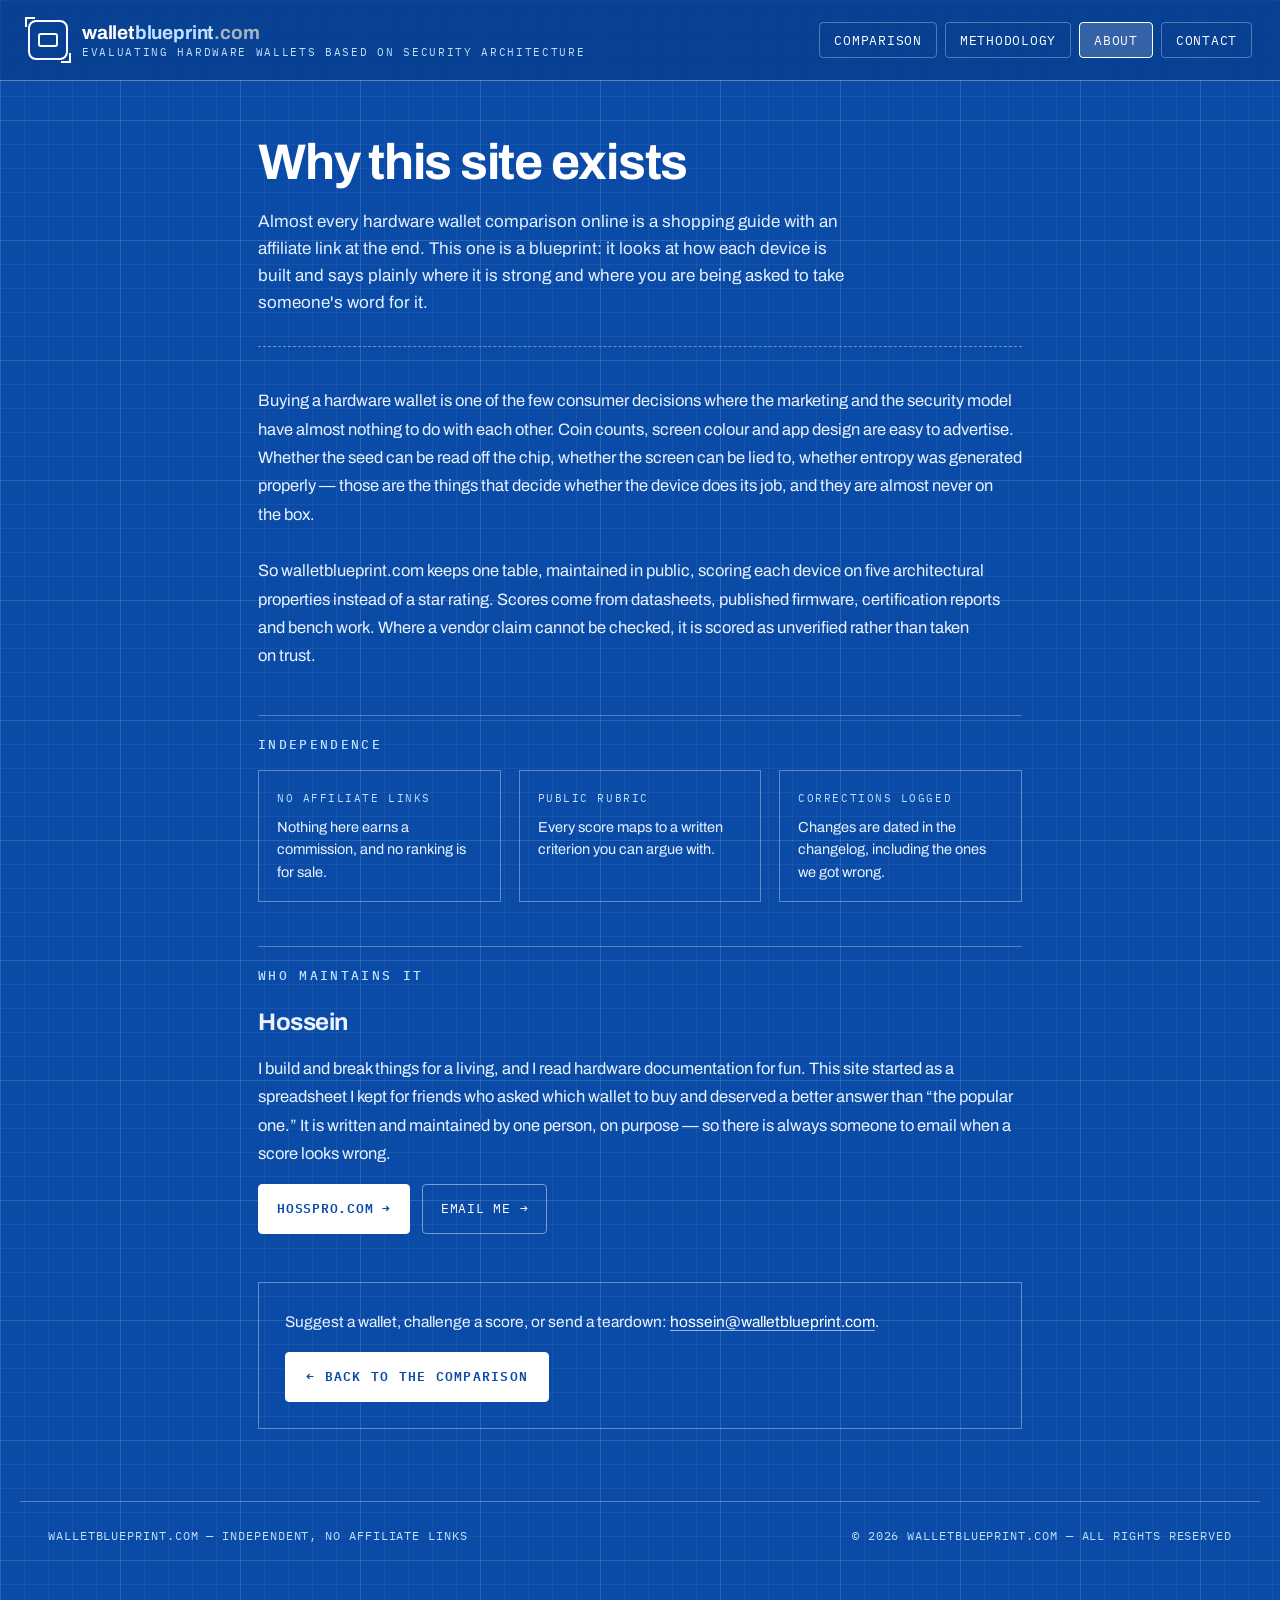
==== commit d5cc8f1f: "update footer copyright notice to 2026" ====
--- a/about.html
+++ b/about.html
@@ -77,7 +77,7 @@
 
 <footer class="site-footer">
   <span>WALLETBLUEPRINT.COM — INDEPENDENT, NO AFFILIATE LINKS</span>
-  <span>SAMPLE DATA FOR LAYOUT REVIEW</span>
+  <span>© 2026 WALLETBLUEPRINT.COM — ALL RIGHTS RESERVED</span>
 </footer>
 
 <script src="nav.js"></script>
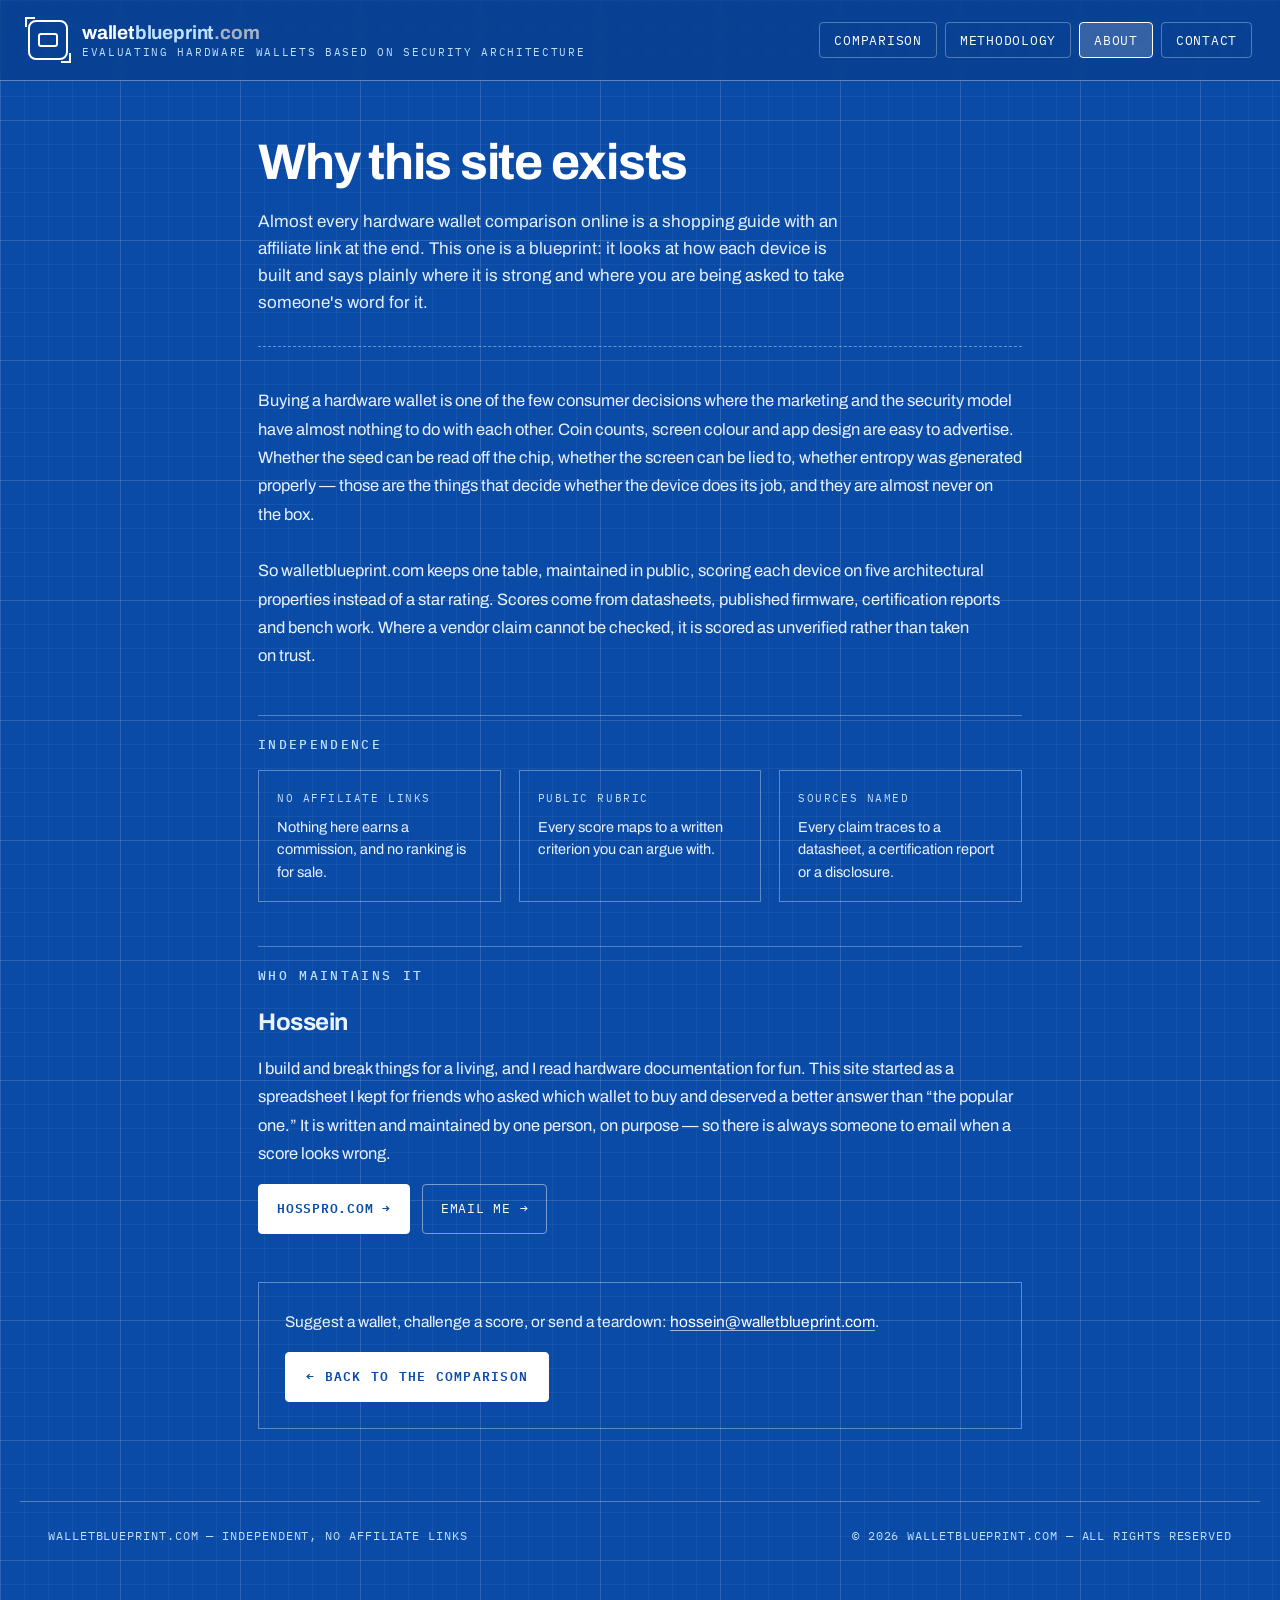
==== commit e65c7a85: "update about section to clarify sources for claims" ====
--- a/about.html
+++ b/about.html
@@ -54,8 +54,8 @@
         <div class="body">Every score maps to a written criterion you can argue with.</div>
       </div>
       <div class="pillar">
-        <div class="kicker">CORRECTIONS LOGGED</div>
-        <div class="body">Changes are dated in the changelog, including the ones we got wrong.</div>
+        <div class="kicker">SOURCES NAMED</div>
+        <div class="body">Every claim traces to a datasheet, a certification report or a disclosure.</div>
       </div>
     </div>
 
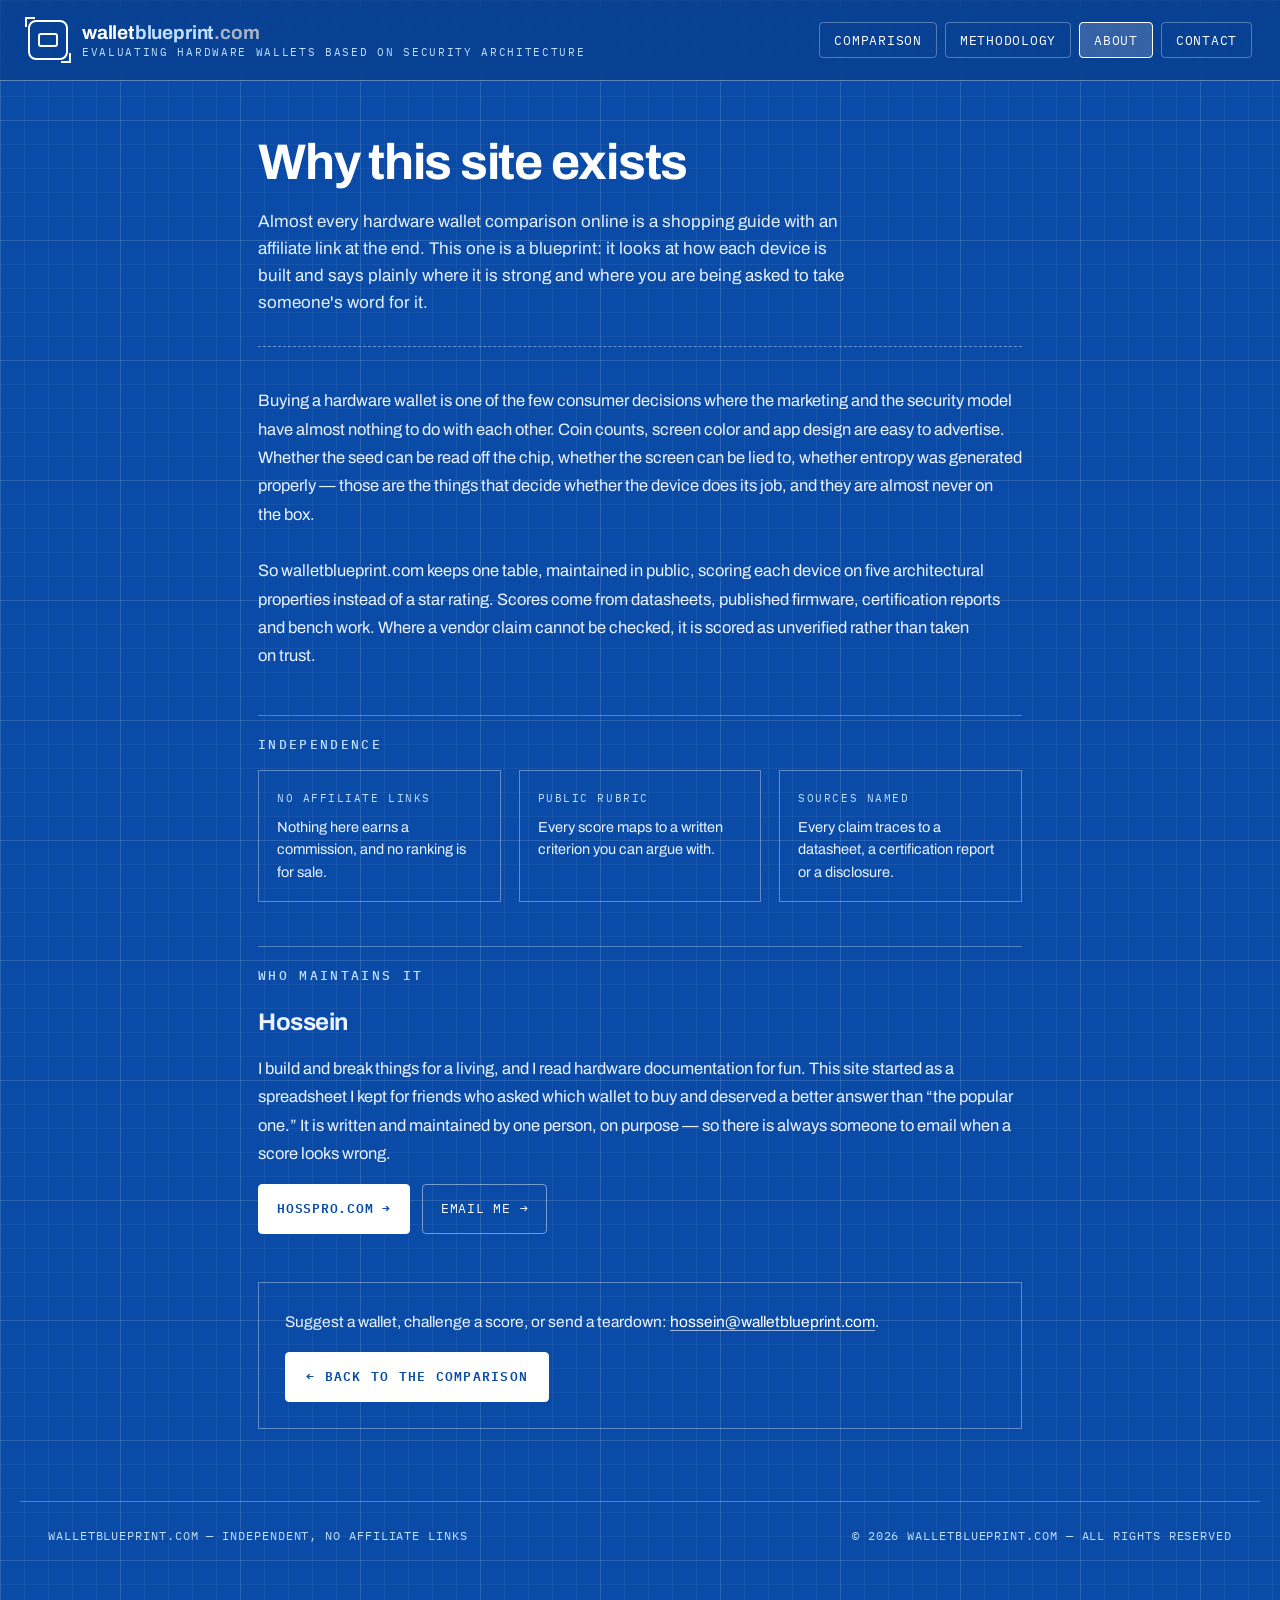
==== commit f4974f45: "some fixes" ====
--- a/about.html
+++ b/about.html
@@ -1,85 +1,103 @@
 <!DOCTYPE html>
 <html lang="en">
+
 <head>
-<meta charset="utf-8">
-<meta name="viewport" content="width=device-width, initial-scale=1">
-<title>About — walletblueprint.com</title>
-<meta name="description" content="Why walletblueprint.com exists: an independent, affiliate-free comparison of hardware wallets scored on security architecture.">
-<link rel="preconnect" href="https://fonts.googleapis.com">
-<link rel="preconnect" href="https://fonts.gstatic.com" crossorigin>
-<link href="https://fonts.googleapis.com/css2?family=Archivo:wght@500;600;700&family=IBM+Plex+Mono:wght@400;500;600&display=swap" rel="stylesheet">
-<link rel="stylesheet" href="styles.css">
+  <meta charset="utf-8">
+  <meta name="viewport" content="width=device-width, initial-scale=1">
+  <title>About — walletblueprint.com</title>
+  <meta name="description"
+    content="Why walletblueprint.com exists: an independent, affiliate-free comparison of hardware wallets scored on security architecture.">
+  <link rel="preconnect" href="https://fonts.googleapis.com">
+  <link rel="preconnect" href="https://fonts.gstatic.com" crossorigin>
+  <link
+    href="https://fonts.googleapis.com/css2?family=Archivo:wght@500;600;700&family=IBM+Plex+Mono:wght@400;500;600&display=swap"
+    rel="stylesheet">
+  <link rel="stylesheet" href="styles.css">
 </head>
+
 <body>
 
-<header class="site-header">
-  <a class="brand" href="index.html">
-    <div class="brand-mark"><i></i></div>
-    <div class="brand-text">
-      <span class="brand-name">wallet<span class="b">blueprint</span><span class="tld">.com</span></span>
-      <span class="brand-tag">Evaluating hardware wallets based on security architecture</span>
-    </div>
-  </a>
-  <button class="nav-toggle" type="button" id="nav-toggle"
-          aria-expanded="false" aria-controls="site-nav" aria-label="Menu">
-    <span class="nav-toggle-bars" aria-hidden="true"><i></i><i></i><i></i></span>
-  </button>
-  <nav class="site-nav" id="site-nav">
-    <a class="btn-nav" href="index.html">COMPARISON</a>
-    <a class="btn-nav" href="methodology.html">METHODOLOGY</a>
-    <a class="btn-nav is-active" href="about.html" aria-current="page">ABOUT</a>
-    <a class="btn-ghost" href="mailto:hossein@walletblueprint.com?subject=walletblueprint.com">CONTACT</a>
-  </nav>
-</header>
+  <header class="site-header">
+    <a class="brand" href="index.html">
+      <div class="brand-mark"><i></i></div>
+      <div class="brand-text">
+        <span class="brand-name">wallet<span class="b">blueprint</span><span class="tld">.com</span></span>
+        <span class="brand-tag">Evaluating hardware wallets based on security architecture</span>
+      </div>
+    </a>
+    <button class="nav-toggle" type="button" id="nav-toggle" aria-expanded="false" aria-controls="site-nav"
+      aria-label="Menu">
+      <span class="nav-toggle-bars" aria-hidden="true"><i></i><i></i><i></i></span>
+    </button>
+    <nav class="site-nav" id="site-nav">
+      <a class="btn-nav" href="index.html">COMPARISON</a>
+      <a class="btn-nav" href="methodology.html">METHODOLOGY</a>
+      <a class="btn-nav is-active" href="about.html" aria-current="page">ABOUT</a>
+      <a class="btn-ghost" href="mailto:hossein@walletblueprint.com?subject=walletblueprint.com">CONTACT</a>
+    </nav>
+  </header>
 
-<main class="wrap-narrow">
+  <main class="wrap-narrow">
 
-  <div class="doc-head">
-    <h1>Why this site exists</h1>
-    <p>Almost every hardware wallet comparison online is a shopping guide with an affiliate link at the end. This one is a blueprint: it looks at how each device is built and says plainly where it is strong and where you are being asked to take someone's word for it.</p>
-  </div>
-
-  <article class="doc">
-    <p>Buying a hardware wallet is one of the few consumer decisions where the marketing and the security model have almost nothing to do with each other. Coin counts, screen colour and app design are easy to advertise. Whether the seed can be read off the chip, whether the screen can be lied to, whether entropy was generated properly — those are the things that decide whether the device does its job, and they are almost never on the box.</p>
-    <p>So walletblueprint.com keeps one table, maintained in public, scoring each device on five architectural properties instead of a star rating. Scores come from datasheets, published firmware, certification reports and bench work. Where a vendor claim cannot be checked, it is scored as unverified rather than taken on trust.</p>
-
-    <h2>INDEPENDENCE</h2>
-    <div class="pillars">
-      <div class="pillar">
-        <div class="kicker">NO AFFILIATE LINKS</div>
-        <div class="body">Nothing here earns a commission, and no ranking is for sale.</div>
-      </div>
-      <div class="pillar">
-        <div class="kicker">PUBLIC RUBRIC</div>
-        <div class="body">Every score maps to a written criterion you can argue with.</div>
-      </div>
-      <div class="pillar">
-        <div class="kicker">SOURCES NAMED</div>
-        <div class="body">Every claim traces to a datasheet, a certification report or a disclosure.</div>
-      </div>
+    <div class="doc-head">
+      <h1>Why this site exists</h1>
+      <p>Almost every hardware wallet comparison online is a shopping guide with an affiliate link at the end. This one
+        is a blueprint: it looks at how each device is built and says plainly where it is strong and where you are being
+        asked to take someone's word for it.</p>
     </div>
 
-    <h2>WHO MAINTAINS IT</h2>
-    <h3>Hossein</h3>
-    <p>I build and break things for a living, and I read hardware documentation for fun. This site started as a spreadsheet I kept for friends who asked which wallet to buy and deserved a better answer than &ldquo;the popular one.&rdquo; It is written and maintained by one person, on purpose — so there is always someone to email when a score looks wrong.</p>
-    <div class="author-links">
-      <a class="btn-primary" href="https://www.hosspro.com/" target="_blank" rel="noopener">HOSSPRO.COM →</a>
-      <a class="btn-ghost" href="mailto:hossein@walletblueprint.com?subject=Hello%20from%20walletblueprint.com">EMAIL ME →</a>
-    </div>
+    <article class="doc">
+      <p>Buying a hardware wallet is one of the few consumer decisions where the marketing and the security model have
+        almost nothing to do with each other. Coin counts, screen color and app design are easy to advertise. Whether
+        the seed can be read off the chip, whether the screen can be lied to, whether entropy was generated properly —
+        those are the things that decide whether the device does its job, and they are almost never on the box.</p>
+      <p>So walletblueprint.com keeps one table, maintained in public, scoring each device on five architectural
+        properties instead of a star rating. Scores come from datasheets, published firmware, certification reports and
+        bench work. Where a vendor claim cannot be checked, it is scored as unverified rather than taken on trust.</p>
 
-    <div class="doc-footer">
-      <p>Suggest a wallet, challenge a score, or send a teardown: <a class="inline-link" href="mailto:hossein@walletblueprint.com?subject=walletblueprint.com">hossein@walletblueprint.com</a>.</p>
-      <a class="btn-primary" href="index.html">← BACK TO THE COMPARISON</a>
-    </div>
-  </article>
+      <h2>INDEPENDENCE</h2>
+      <div class="pillars">
+        <div class="pillar">
+          <div class="kicker">NO AFFILIATE LINKS</div>
+          <div class="body">Nothing here earns a commission, and no ranking is for sale.</div>
+        </div>
+        <div class="pillar">
+          <div class="kicker">PUBLIC RUBRIC</div>
+          <div class="body">Every score maps to a written criterion you can argue with.</div>
+        </div>
+        <div class="pillar">
+          <div class="kicker">SOURCES NAMED</div>
+          <div class="body">Every claim traces to a datasheet, a certification report or a disclosure.</div>
+        </div>
+      </div>
 
-</main>
+      <h2>WHO MAINTAINS IT</h2>
+      <h3>Hossein</h3>
+      <p>I build and break things for a living, and I read hardware documentation for fun. This site started as a
+        spreadsheet I kept for friends who asked which wallet to buy and deserved a better answer than &ldquo;the
+        popular one.&rdquo; It is written and maintained by one person, on purpose — so there is always someone to email
+        when a score looks wrong.</p>
+      <div class="author-links">
+        <a class="btn-primary" href="https://www.hosspro.com/" target="_blank" rel="noopener">HOSSPRO.COM →</a>
+        <a class="btn-ghost" href="mailto:hossein@walletblueprint.com?subject=Hello%20from%20walletblueprint.com">EMAIL
+          ME →</a>
+      </div>
 
-<footer class="site-footer">
-  <span>WALLETBLUEPRINT.COM — INDEPENDENT, NO AFFILIATE LINKS</span>
-  <span>© 2026 WALLETBLUEPRINT.COM — ALL RIGHTS RESERVED</span>
-</footer>
+      <div class="doc-footer">
+        <p>Suggest a wallet, challenge a score, or send a teardown: <a class="inline-link"
+            href="mailto:hossein@walletblueprint.com?subject=walletblueprint.com">hossein@walletblueprint.com</a>.</p>
+        <a class="btn-primary" href="index.html">← BACK TO THE COMPARISON</a>
+      </div>
+    </article>
 
-<script src="nav.js"></script>
+  </main>
+
+  <footer class="site-footer">
+    <span>WALLETBLUEPRINT.COM — INDEPENDENT, NO AFFILIATE LINKS</span>
+    <span>© 2026 WALLETBLUEPRINT.COM — ALL RIGHTS RESERVED</span>
+  </footer>
+
+  <script src="nav.js"></script>
 </body>
-</html>
+
+</html>
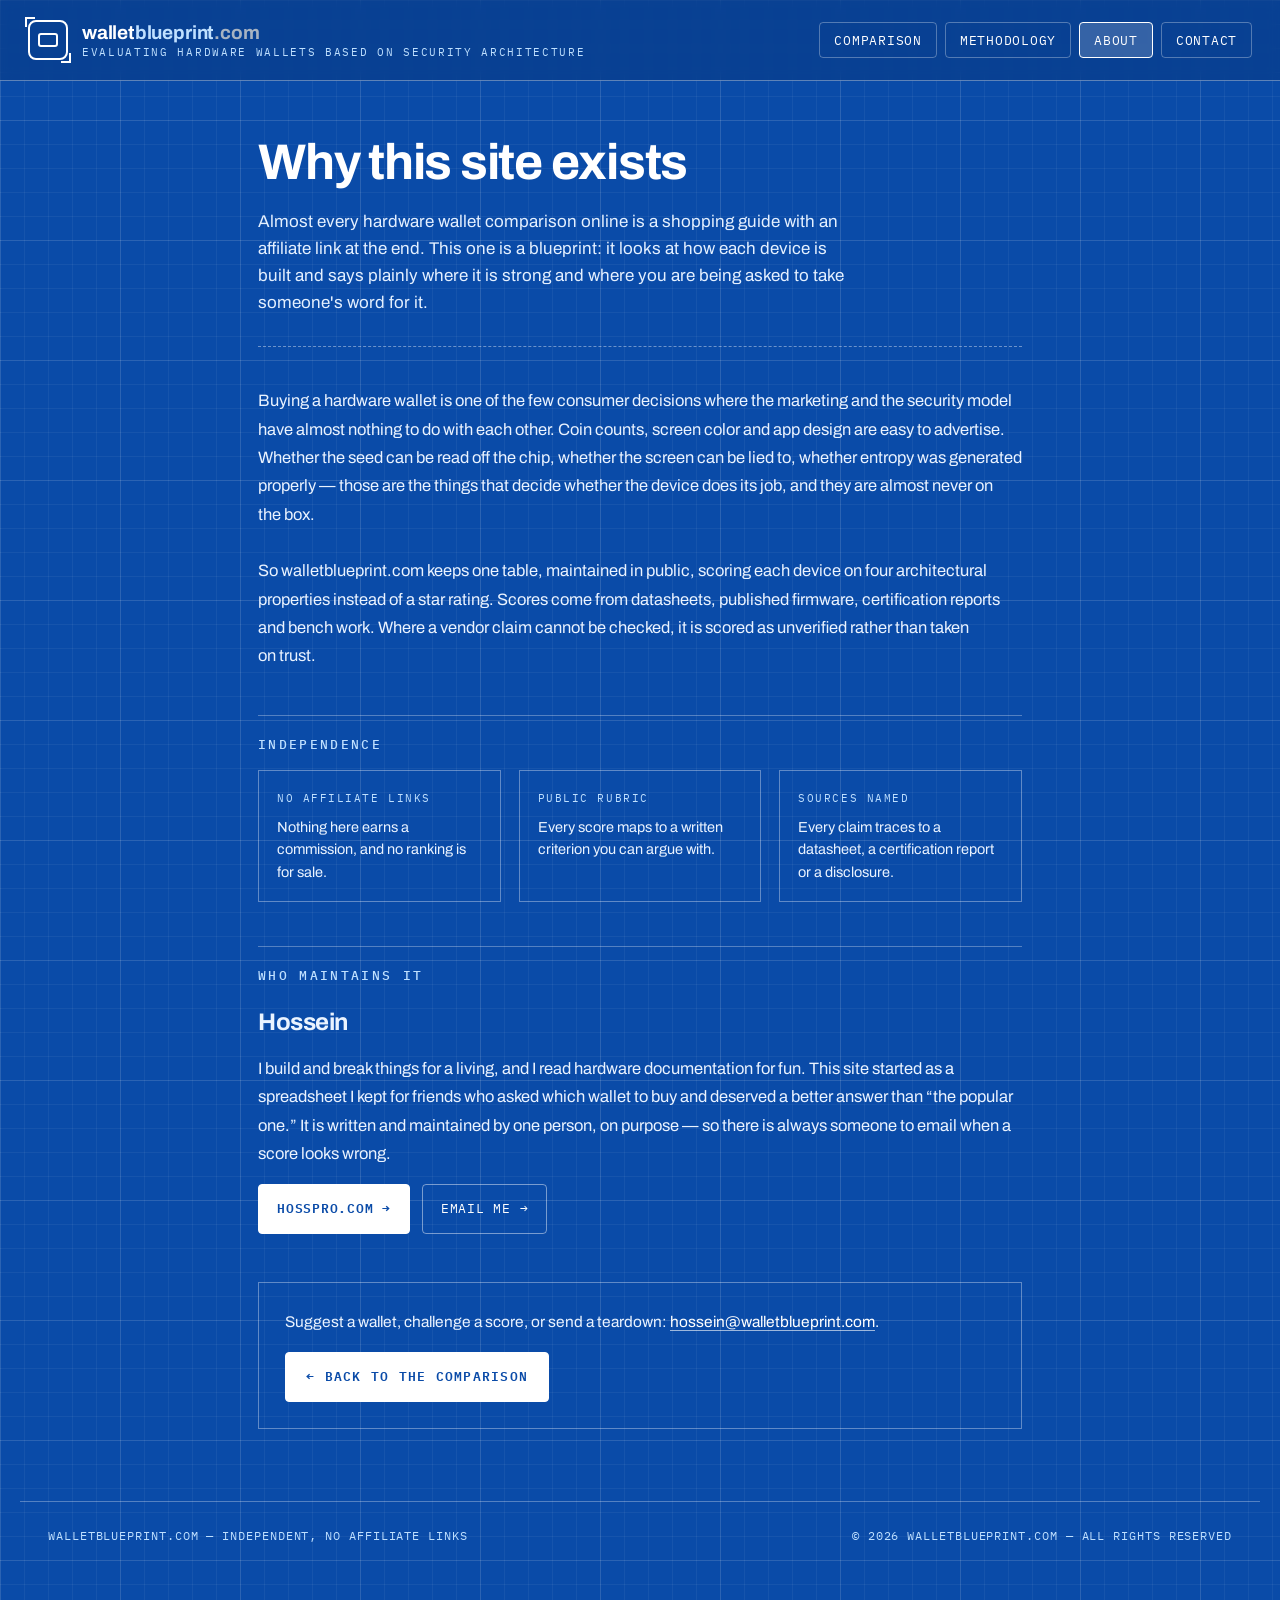
==== commit ac8484aa: "add secure element and trusted IO" ====
--- a/about.html
+++ b/about.html
@@ -51,7 +51,7 @@
         almost nothing to do with each other. Coin counts, screen color and app design are easy to advertise. Whether
         the seed can be read off the chip, whether the screen can be lied to, whether entropy was generated properly —
         those are the things that decide whether the device does its job, and they are almost never on the box.</p>
-      <p>So walletblueprint.com keeps one table, maintained in public, scoring each device on five architectural
+      <p>So walletblueprint.com keeps one table, maintained in public, scoring each device on four architectural
         properties instead of a star rating. Scores come from datasheets, published firmware, certification reports and
         bench work. Where a vendor claim cannot be checked, it is scored as unverified rather than taken on trust.</p>
 
--- a/styles.css
+++ b/styles.css
@@ -17,6 +17,9 @@
   --line-40: rgba(255, 255, 255, 0.4);
   --line-45: rgba(255, 255, 255, 0.45);
   --hover: rgba(255, 255, 255, 0.16);
+  --warn: #ff8172;
+  --warn-line: rgba(255, 129, 114, 0.6);
+  --warn-fill: rgba(255, 129, 114, 0.12);
   --header-pad-x: 28px;
   --header-pad-y: 20px;
   --mono: 'IBM Plex Mono', ui-monospace, SFMono-Regular, Menlo, monospace;
@@ -405,11 +408,11 @@
   border: 1px solid var(--line-40);
   background: var(--panel);
 }
-.sheet-inner { min-width: 1160px; }
+.sheet-inner { min-width: 1020px; }
 
 .grid-row {
   display: grid;
-  grid-template-columns: minmax(0, 1.8fr) repeat(5, minmax(0, 1fr)) 108px;
+  grid-template-columns: minmax(0, 1.8fr) repeat(4, minmax(0, 1fr)) 108px;
 }
 
 .sheet-head {
@@ -448,7 +451,7 @@
 }
 .device-photo {
   width: 74px;
-  height: 52px;
+  height: 72px;
   flex: 0 0 auto;
   border: 1px solid var(--line-45);
   background-image: repeating-linear-gradient(135deg, rgba(255, 255, 255, 0.14) 0 3px, transparent 3px 8px);
@@ -461,6 +464,15 @@
   text-align: center;
   line-height: 1.3;
 }
+.device-photo-img {
+  width: 74px;
+  height: 72px;
+  flex: 0 0 auto;
+  object-fit: contain;
+  border: 1px solid var(--line-45);
+  background: rgba(255, 255, 255, 0.04);
+}
+
 .device-name {
   font-weight: 600;
   font-size: 16.5px;
@@ -533,6 +545,129 @@
   color: var(--body-alt);
   text-wrap: pretty;
 }
+
+/* Devices with no sourced assessment read as blank rather than scored. */
+.row.is-unrated .cell-score .value,
+.row.is-unrated .cell-total .value {
+  color: var(--ice);
+  font-weight: 400;
+}
+.row.is-unrated .cell-total .tier {
+  color: var(--ice);
+  letter-spacing: 0.08em;
+}
+.row.is-unrated .cell-score .note {
+  color: rgba(191, 224, 255, 0.65);
+}
+
+/* A published security advisory against a device, surfaced before the notes. */
+.row-warning {
+  grid-column: 1 / -1;
+  margin-top: 20px;
+  border: 1px solid var(--warn-line);
+  border-left: 3px solid var(--warn);
+  background: var(--warn-fill);
+  padding: 14px 16px;
+}
+.row-warning-tag {
+  font-family: var(--mono);
+  font-size: 10.5px;
+  letter-spacing: 0.18em;
+  color: var(--warn);
+  margin-bottom: 8px;
+}
+.row-warning p {
+  margin: 0;
+  font-size: 14px;
+  line-height: 1.6;
+  color: var(--body-alt);
+  text-wrap: pretty;
+}
+
+.device-flag {
+  display: inline-grid;
+  place-items: center;
+  width: 15px;
+  height: 15px;
+  margin-left: 7px;
+  vertical-align: 1px;
+  border: 1px solid var(--warn);
+  border-radius: 50%;
+  color: var(--warn);
+  font-family: var(--mono);
+  font-size: 10px;
+  font-weight: 600;
+  line-height: 1;
+}
+
+/* ---------- open source layer breakdown ---------- */
+
+/* Spans the teardown's two columns rather than becoming a third, so neither
+   mobile media block can conflict with .teardown's column count. */
+.os-breakdown { grid-column: 1 / -1; }
+
+.os-layers {
+  display: grid;
+  gap: 1px;
+  background: var(--line-25);
+  border: 1px solid var(--line-25);
+}
+.os-layer {
+  display: grid;
+  grid-template-columns: minmax(0, 1.1fr) 82px 112px minmax(0, 1.5fr);
+  gap: 1px;
+}
+.os-layer > div {
+  background: var(--blue);
+  padding: 9px 12px;
+  font-family: var(--mono);
+  font-size: 12px;
+  line-height: 1.5;
+}
+.os-layer-name { color: var(--ice); letter-spacing: 0.08em; }
+.os-layer-pts { letter-spacing: 0.04em; }
+.os-layer-note { color: var(--body-alt); }
+
+/* The state word always carries the meaning; colour only reinforces it. */
+.os-layer.is-open    .os-layer-state { color: var(--text); }
+.os-layer.is-partial .os-layer-state { color: var(--ice); }
+.os-layer.is-closed  .os-layer-state { color: rgba(191, 224, 255, 0.65); }
+.os-layer.is-na      .os-layer-state,
+.os-layer.is-na      .os-layer-pts   { color: rgba(191, 224, 255, 0.5); }
+/* Not established by us, as opposed to established closed. */
+.os-layer.is-unknown .os-layer-state {
+  color: var(--ice);
+  border-bottom: 1px dotted rgba(191, 224, 255, 0.6);
+  display: inline-block;
+}
+
+.os-src {
+  font-size: 11px;
+  letter-spacing: 0.08em;
+  white-space: nowrap;
+  border-bottom: 1px solid rgba(255, 255, 255, 0.6);
+}
+.os-src:hover { color: var(--ice); }
+
+.row-warning .os-src {
+  color: var(--warn);
+  border-bottom-color: var(--warn-line);
+}
+.row-warning .os-src:hover { color: var(--warn); border-bottom-color: var(--warn); }
+
+.os-total {
+  display: flex;
+  flex-wrap: wrap;
+  align-items: baseline;
+  gap: 10px;
+  margin-top: 12px;
+  font-family: var(--mono);
+  color: var(--ice);
+}
+.os-total-value { font-size: 19px; color: var(--text); }
+.os-total-sum { font-size: 11.5px; letter-spacing: 0.08em; }
+/* Relies on .bar being globally scoped — do not move it under .cell-score. */
+.os-total .bar { flex: 1 1 160px; max-width: 280px; }
 
 /* ---------- lower sections ---------- */
 
@@ -869,14 +1004,15 @@
     margin-top: 6px;
   }
 
-  /* The tier word already qualifies the number; the label would cost
-     width the device name needs. */
+  /* The label would cost width the device name needs, and the column header
+     already names it on desktop. */
   .cell-total .cell-label { display: none; }
   .cell-total .value { font-size: 24px; line-height: 1.1; }
 
   .cell-device { gap: 13px; }
-  .device-photo { width: 58px; height: 42px; }
-  .device-name { font-size: 15.5px; }
+  .device-photo,
+  .device-photo-img { width: 54px; height: 58px; }
+.device-name { font-size: 15.5px; }
   .device-meta { font-size: 10.5px; margin-top: 3px; }
 
   .teardown {
@@ -884,6 +1020,15 @@
     border-top: 1px dashed var(--line-30);
   }
   .teardown > div { padding-top: 16px; }
+
+  /* Reflowed to two columns — every child placed explicitly, never auto. */
+  .os-layer { grid-template-columns: minmax(0, 1fr) auto; }
+  .os-layer-name  { grid-column: 1; grid-row: 1; font-size: 11px; }
+  .os-layer-pts   { grid-column: 2; grid-row: 1; text-align: right; }
+  .os-layer-state { grid-column: 1 / -1; grid-row: 2; }
+  .os-layer-note  { grid-column: 1 / -1; grid-row: 3; }
+  .os-layer > div { padding: 8px 12px; font-size: 11.5px; }
+  .os-breakdown .kicker { padding-top: 16px; }
 }
 
 /* ---------- footer ---------- */
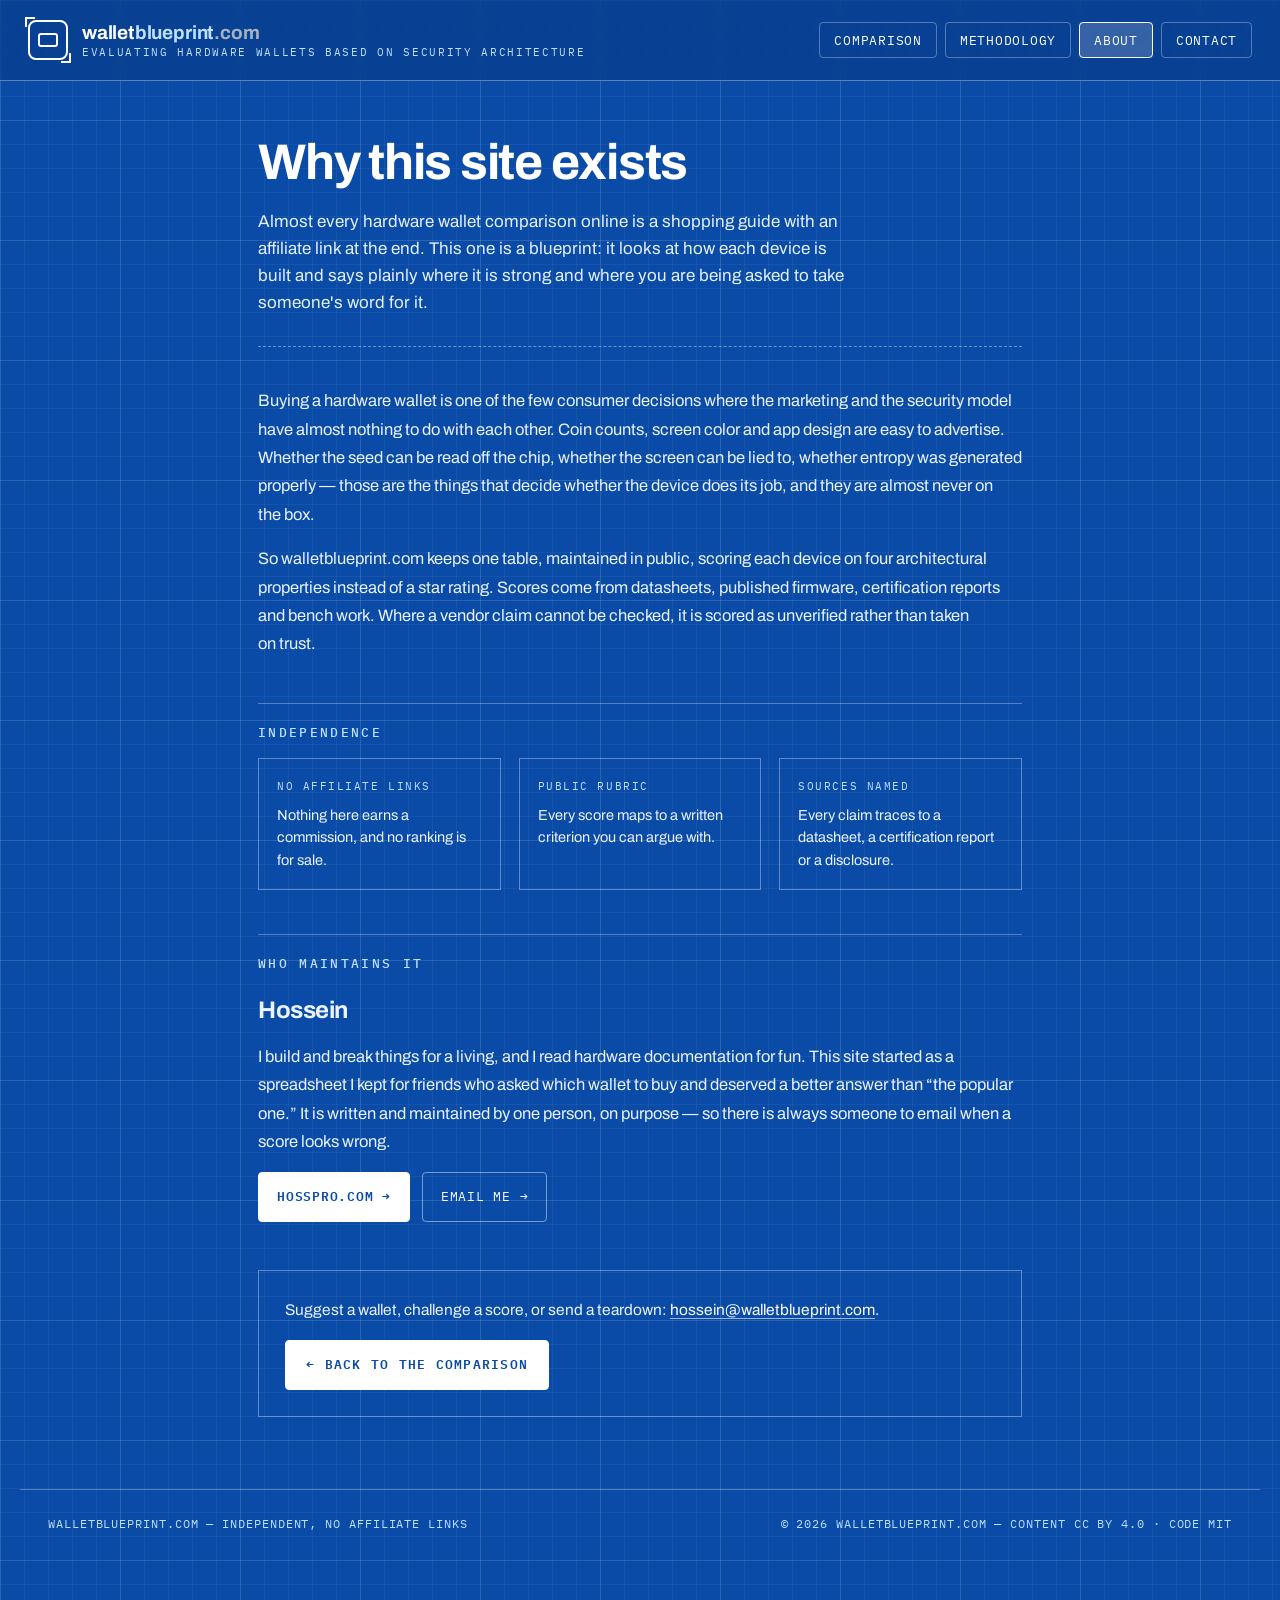
==== commit 9caacf4c: "add license information, update footer content, and include demo GIF" ====
--- a/about.html
+++ b/about.html
@@ -94,7 +94,7 @@
 
   <footer class="site-footer">
     <span>WALLETBLUEPRINT.COM — INDEPENDENT, NO AFFILIATE LINKS</span>
-    <span>© 2026 WALLETBLUEPRINT.COM — ALL RIGHTS RESERVED</span>
+    <span>© 2026 WALLETBLUEPRINT.COM — CONTENT CC BY 4.0 · CODE MIT</span>
   </footer>
 
   <script src="nav.js"></script>
--- a/styles.css
+++ b/styles.css
@@ -605,6 +605,8 @@
 /* Spans the teardown's two columns rather than becoming a third, so neither
    mobile media block can conflict with .teardown's column count. */
 .os-breakdown { grid-column: 1 / -1; }
+/* Same reason: a full-width line rather than a cell in one of the two columns. */
+.vendor-link { grid-column: 1 / -1; }
 
 .os-layers {
   display: grid;
@@ -694,7 +696,8 @@
 }
 .scale-list .k {
   display: inline-block;
-  min-width: 64px;
+  min-width: 124px;
+  padding-right: 12px;
   color: var(--ice);
 }
 .summary-section h2 {
@@ -796,7 +799,6 @@
   color: var(--body-alt);
 }
 .doc p { margin: 0 0 16px; text-wrap: pretty; }
-.doc > p:first-child { margin-bottom: 28px; }
 .doc h2 {
   font-size: 13px;
   font-family: var(--mono);
@@ -824,6 +826,7 @@
 
 .rubric {
   display: grid;
+  margin: 4px 0 24px;
   gap: 1px;
   background: var(--line-30);
   border: 1px solid var(--line-30);
@@ -833,14 +836,6 @@
 .rubric-row { display: grid; grid-template-columns: 96px minmax(0, 1fr); gap: 1px; }
 .rubric-row > div { background: var(--blue); padding: 12px 14px; }
 .rubric-row > div:first-child { color: var(--ice); }
-
-.doc-note {
-  margin: 22px 0 0;
-  font-family: var(--mono);
-  font-size: 12.5px;
-  line-height: 1.9;
-  color: var(--ice);
-}
 
 .doc-footer {
   margin: 48px 0 0;
@@ -878,6 +873,64 @@
   padding: 13px 18px;
 }
 .author-links .btn-ghost { border-color: var(--line-45); }
+
+/* ---------- methodology metric tabs ---------- */
+
+/* The tab strip is inert without the script, so it stays out of the page until
+   the script adds .is-tabbed — at which point the panels collapse to one. */
+.metric-tablist { display: none; }
+.metric-tabs.is-tabbed .metric-tablist {
+  display: flex;
+  flex-wrap: wrap;
+  gap: 8px;
+  margin: 30px 0 0;
+}
+.doc > .metric-tabs:first-child .metric-tablist { margin-top: 0; }
+
+.metric-tab {
+  font-family: var(--mono);
+  cursor: pointer;
+  padding: 9px 14px;
+  border: 1px solid var(--line-30);
+  border-radius: 4px;
+  background: transparent;
+  color: var(--text);
+  font-size: 12.5px;
+  letter-spacing: 0.06em;
+  white-space: nowrap;
+  transition: background 0.12s ease, color 0.12s ease, border-color 0.12s ease;
+}
+.metric-tab:hover { background: var(--hover); color: var(--text); }
+.metric-tab[aria-selected="true"] {
+  border-color: var(--text);
+  background: rgba(255, 255, 255, 0.18);
+}
+.metric-tab:focus-visible { outline: 2px solid var(--text); outline-offset: 2px; }
+
+.metric-tabs.is-tabbed .metric-panel { display: none; }
+.metric-tabs.is-tabbed .metric-panel.is-active { display: block; }
+
+/* The tab strip is the divider above the selected panel, so its heading drops
+   the rule and the padding it would otherwise draw for itself. */
+.metric-tabs.is-tabbed .metric-panel > h2:first-child {
+  margin-top: 30px;
+  padding-top: 0;
+  border-top: none;
+}
+
+/* Narrow screens: the four tabs share the available width across two rows
+   rather than pushing the page sideways. */
+@media (max-width: 560px) {
+  .metric-tabs.is-tabbed .metric-tablist { gap: 6px; }
+  .metric-tab {
+    flex: 1 1 auto;
+    min-width: 0;
+    padding: 9px 8px;
+    font-size: 11px;
+    letter-spacing: 0.03em;
+    text-align: center;
+  }
+}
 
 /* ---------- diagrams ---------- */
 
